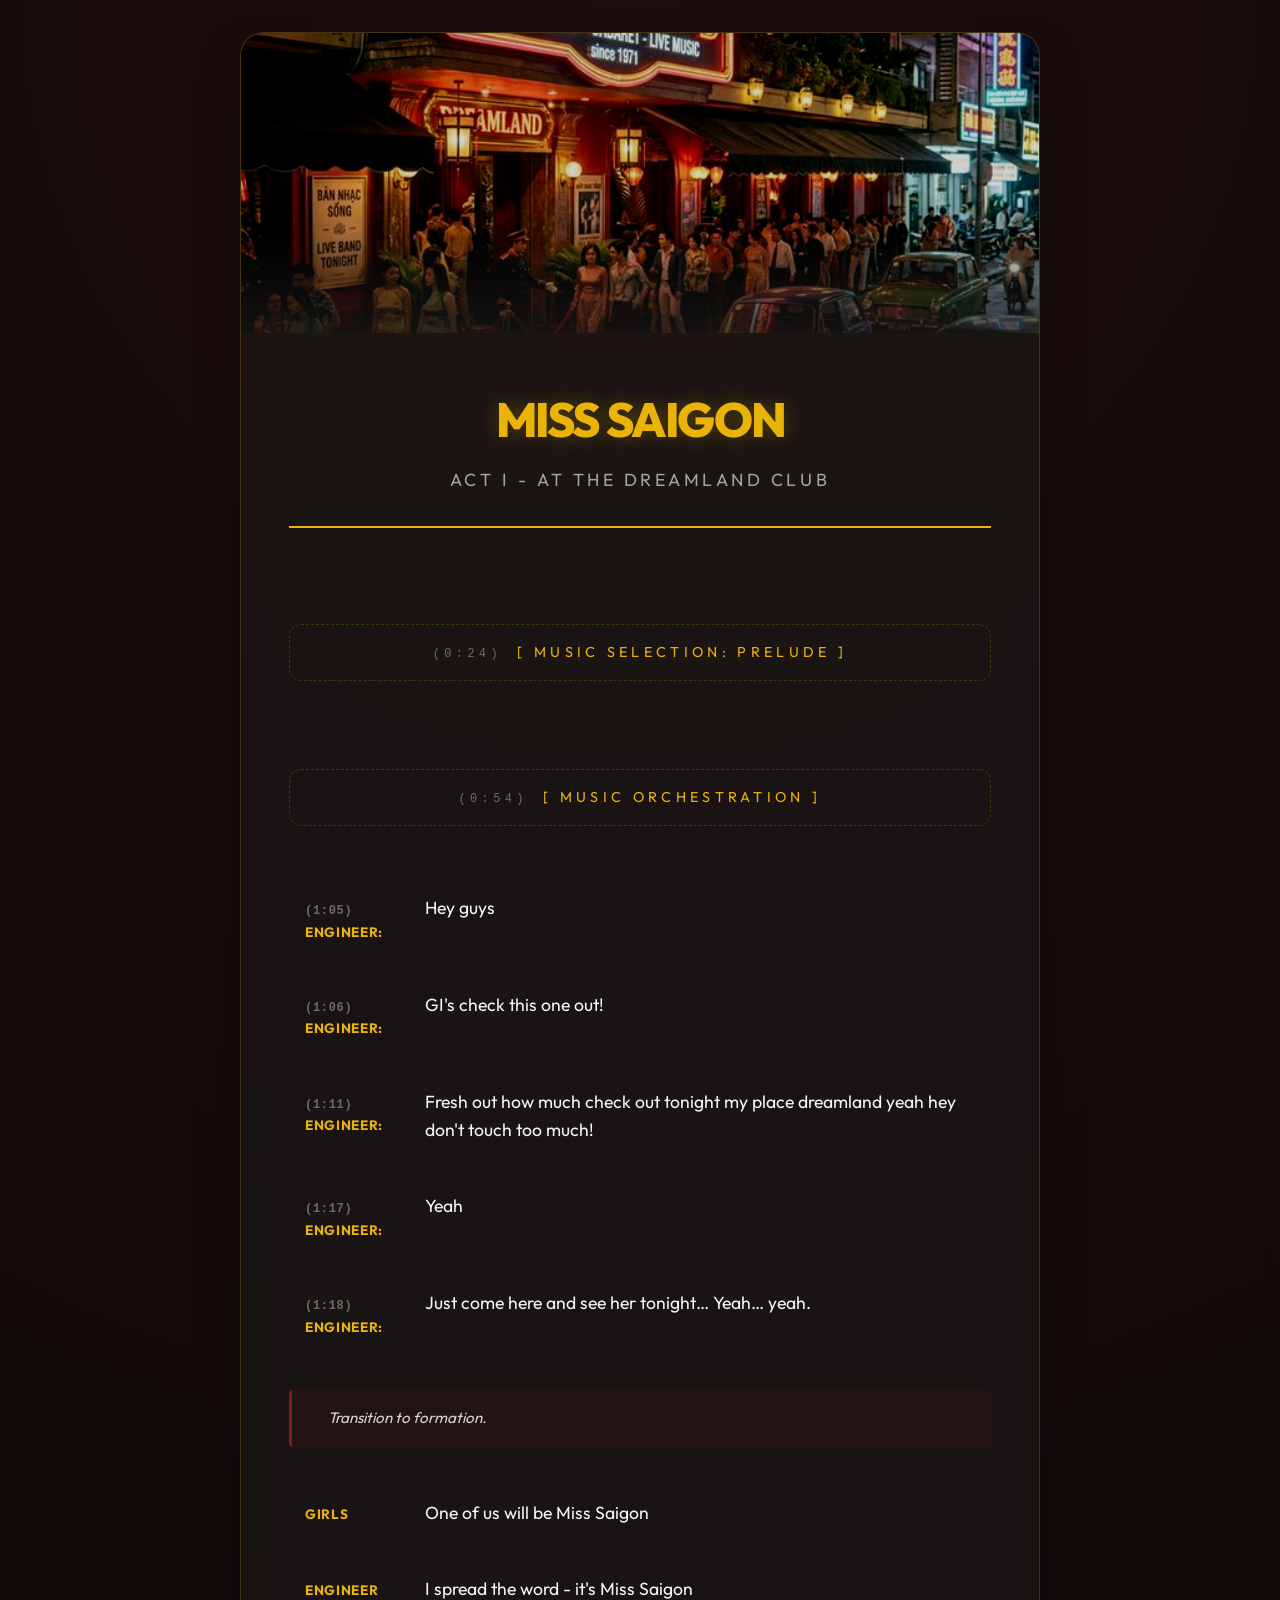
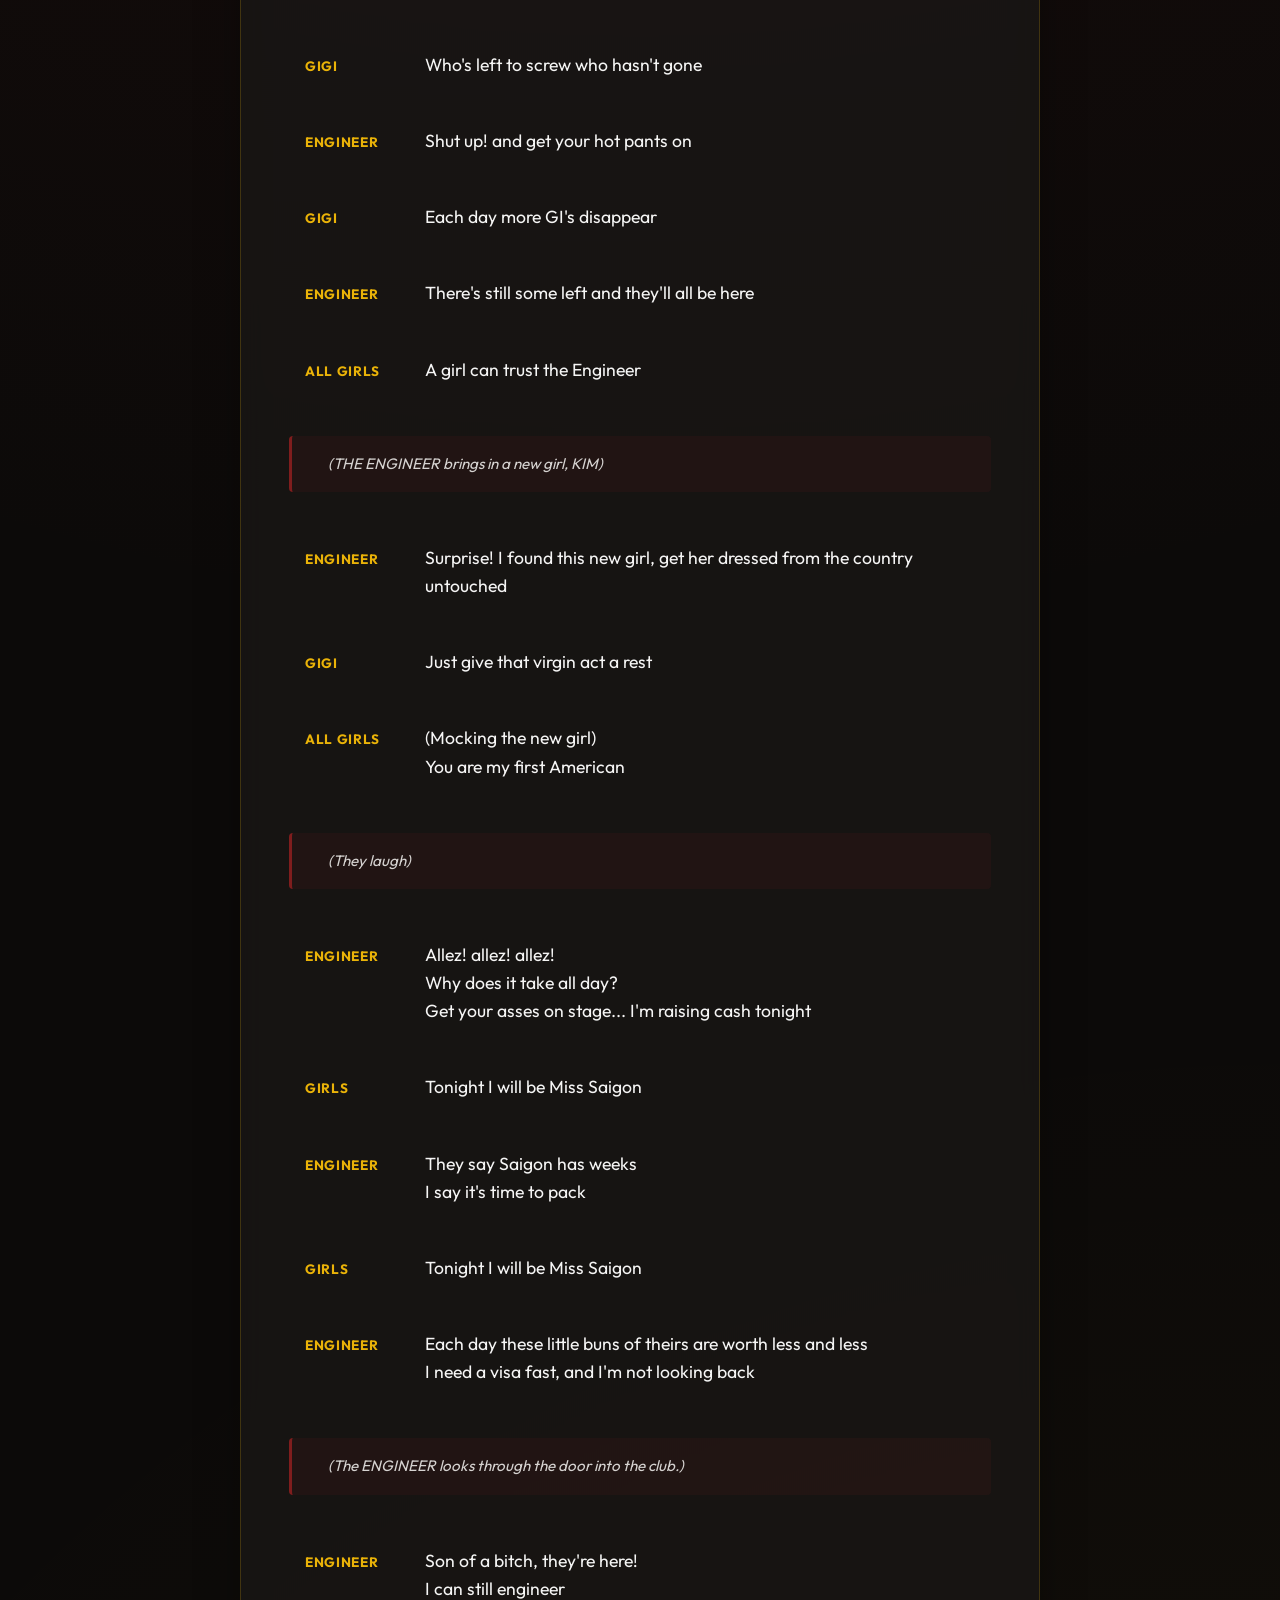
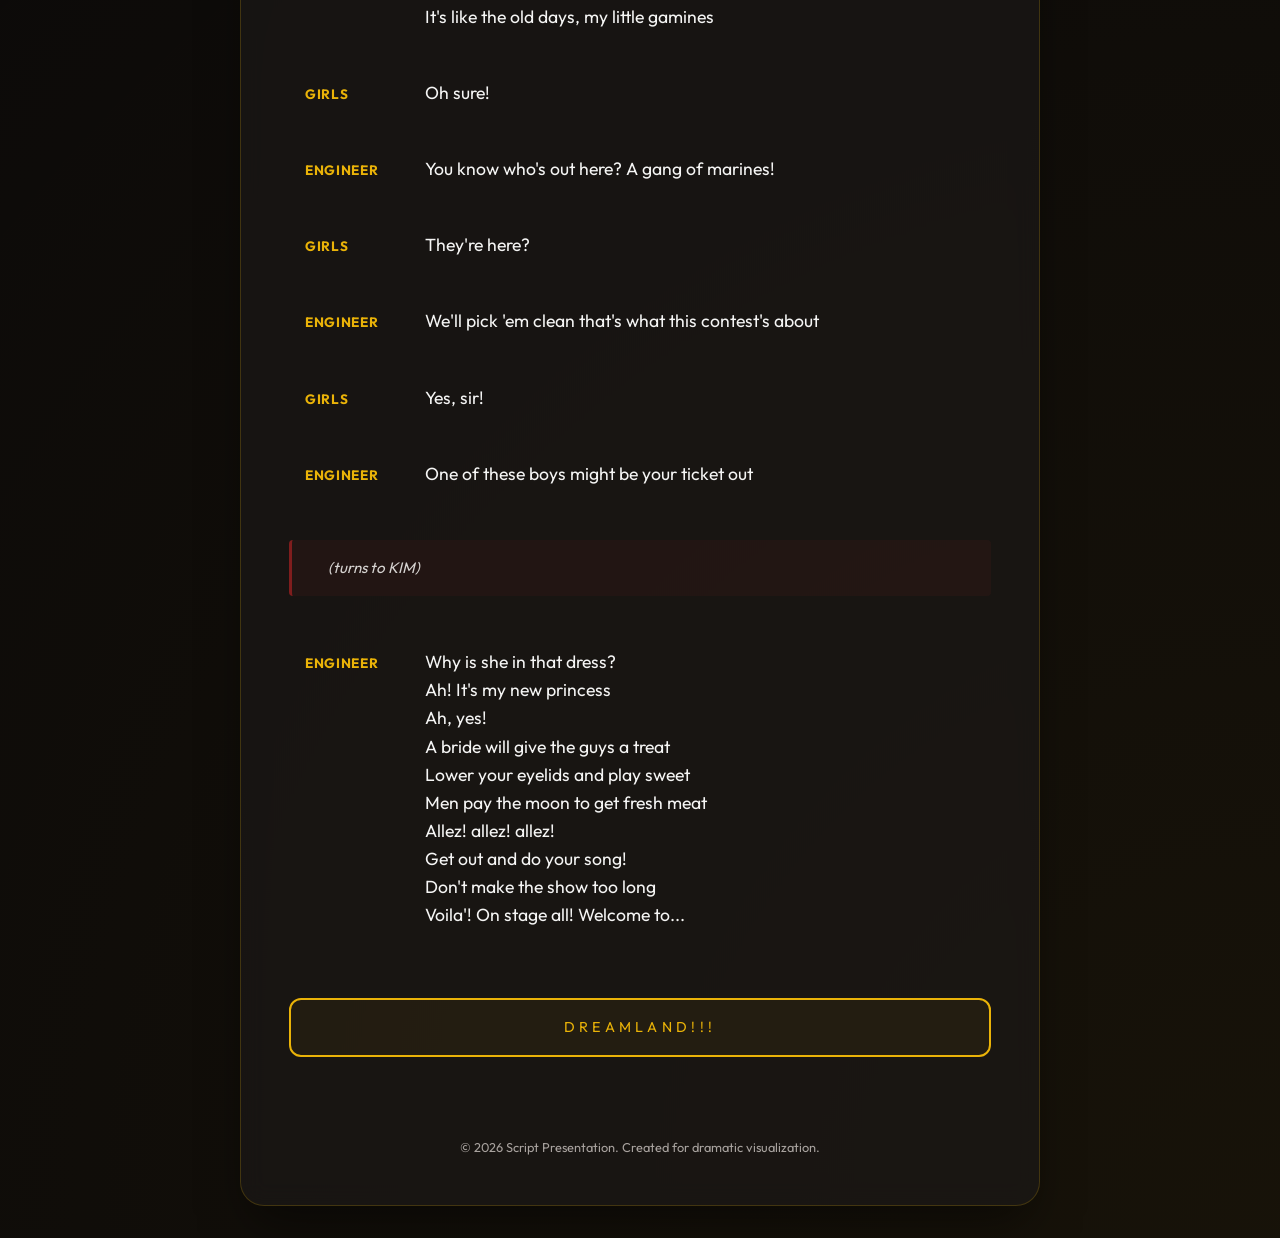
==== index.html @ f3b02315 "Rename entry point to index.html for Vercel hosting" ====
<!DOCTYPE html>
<html lang="en">
<head>
  <meta charset="UTF-8">
  <meta name="viewport" content="width=device-width, initial-scale=1.0">
  <title>Miss Saigon - Act I, Scene 1: Dreamland</title>
  <!-- SEO Best Practices -->
  <meta name="description" content="Transcript and script of Miss Saigon - Dreamland scene featuring the Engineer, Kim, and the Girls.">
  <link rel="preconnect" href="https://fonts.googleapis.com">
  <link rel="preconnect" href="https://fonts.gstatic.com" crossorigin>
  <link href="https://fonts.googleapis.com/css2?family=Outfit:wght@300;400;500;700;800&display=swap" rel="stylesheet">
  <link rel="stylesheet" href="miss-saigon.css">
</head>
<body>

  <div class="container">
    <div class="banner">
      <img src="dreamland_club_neon_1774584180993.png" alt="Dreamland Club Neon Sign" id="dreamland-banner-img">
    </div>
    <header>
      <h1 id="main-title">MISS SAIGON</h1>
      <p class="subtitle">Act I - At the Dreamland Club</p>
    </header>

    <main class="script-section">
      
      <!-- Prelude -->
      <div class="music-entry" id="music-0-24">
        <span class="timestamp">(0:24)</span> [ Music Selection: Prelude ]
      </div>

      <div class="music-entry" id="music-0-54">
        <span class="timestamp">(0:54)</span> [ Music Orchestration ]
      </div>

      <!-- Dialogue Block 1 -->
      <article class="line" id="line-1-05">
        <span class="speaker"><span class="timestamp">(1:05)</span> Engineer:</span>
        <span class="dialogue">Hey guys</span>
      </article>

      <article class="line" id="line-1-06">
        <span class="speaker"><span class="timestamp">(1:06)</span> Engineer:</span>
        <span class="dialogue">GI's check this one out!</span>
      </article>

      <article class="line" id="line-1-11">
        <span class="speaker"><span class="timestamp">(1:11)</span> Engineer:</span>
        <span class="dialogue">Fresh out how much check out tonight my place dreamland yeah hey don't touch too much!</span>
      </article>

      <article class="line" id="line-1-17">
        <span class="speaker"><span class="timestamp">(1:17)</span> Engineer:</span>
        <span class="dialogue">Yeah</span>
      </article>

      <article class="line" id="line-1-18">
        <span class="speaker"><span class="timestamp">(1:18)</span> Engineer:</span>
        <span class="dialogue">Just come here and see her tonight… Yeah… yeah.</span>
      </article>

      <!-- Stage Direction -->
      <div class="stage-direction" id="sd-transition">
        Transition to formation.
      </div>

      <!-- Scene Development -->
      <article class="line" id="line-girls-1">
        <span class="speaker">GIRLS</span>
        <span class="dialogue">One of us will be Miss Saigon</span>
      </article>

      <article class="line" id="line-engineer-1">
        <span class="speaker">ENGINEER</span>
        <span class="dialogue">I spread the word - it's Miss Saigon</span>
      </article>

      <article class="line" id="line-gigi-1">
        <span class="speaker">GIGI</span>
        <span class="dialogue">Who's left to screw who hasn't gone</span>
      </article>

      <article class="line" id="line-engineer-2">
        <span class="speaker">ENGINEER</span>
        <span class="dialogue">Shut up! and get your hot pants on</span>
      </article>

      <article class="line" id="line-gigi-2">
        <span class="speaker">GIGI</span>
        <span class="dialogue">Each day more GI's disappear</span>
      </article>

      <article class="line" id="line-engineer-3">
        <span class="speaker">ENGINEER</span>
        <span class="dialogue">There's still some left and they'll all be here</span>
      </article>

      <article class="line" id="line-allgirls-1">
        <span class="speaker">ALL GIRLS</span>
        <span class="dialogue">A girl can trust the Engineer</span>
      </article>

      <!-- Stage Direction -->
      <div class="stage-direction" id="sd-kim-intro">
        (THE ENGINEER brings in a new girl, KIM)
      </div>

      <article class="line" id="line-engineer-4">
        <span class="speaker">ENGINEER</span>
        <span class="dialogue">Surprise! I found this new girl, get her dressed from the country untouched</span>
      </article>

      <article class="line" id="line-gigi-3">
        <span class="speaker">GIGI</span>
        <span class="dialogue">Just give that virgin act a rest</span>
      </article>

      <article class="line" id="line-allgirls-2">
        <span class="speaker">ALL GIRLS</span>
        <span class="dialogue">(Mocking the new girl)<br>You are my first American</span>
      </article>

      <div class="stage-direction" id="sd-girls-laugh">
        (They laugh)
      </div>

      <article class="line" id="line-engineer-5">
        <span class="speaker">ENGINEER</span>
        <span class="dialogue">Allez! allez! allez!<br>Why does it take all day?<br>Get your asses on stage... I'm raising cash tonight</span>
      </article>

      <article class="line" id="line-girls-2">
        <span class="speaker">GIRLS</span>
        <span class="dialogue">Tonight I will be Miss Saigon</span>
      </article>

      <article class="line" id="line-engineer-6">
        <span class="speaker">ENGINEER</span>
        <span class="dialogue">They say Saigon has weeks<br>I say it's time to pack</span>
      </article>

      <article class="line" id="line-girls-3">
        <span class="speaker">GIRLS</span>
        <span class="dialogue">Tonight I will be Miss Saigon</span>
      </article>

      <article class="line" id="line-engineer-7">
        <span class="speaker">ENGINEER </span>
        <span class="dialogue">Each day these little buns of theirs are worth less and less<br>I need a visa fast, and I'm not looking back</span>
      </article>

      <div class="stage-direction" id="sd-engineer-door">
        (The ENGINEER looks through the door into the club.)
      </div>

      <article class="line" id="line-engineer-8">
        <span class="speaker">ENGINEER</span>
        <span class="dialogue">Son of a bitch, they're here!<br>I can still engineer<br>It's like the old days, my little gamines</span>
      </article>

      <article class="line" id="line-girls-4">
        <span class="speaker">GIRLS</span>
        <span class="dialogue">Oh sure!</span>
      </article>

      <article class="line" id="line-engineer-9">
        <span class="speaker">ENGINEER</span>
        <span class="dialogue">You know who's out here? A gang of marines!</span>
      </article>

      <article class="line" id="line-girls-5">
        <span class="speaker">GIRLS</span>
        <span class="dialogue">They're here?</span>
      </article>

      <article class="line" id="line-engineer-10">
        <span class="speaker">ENGINEER</span>
        <span class="dialogue">We'll pick 'em clean that's what this contest's about</span>
      </article>

      <article class="line" id="line-girls-6">
        <span class="speaker">GIRLS</span>
        <span class="dialogue">Yes, sir!</span>
      </article>

      <article class="line" id="line-engineer-11">
        <span class="speaker">ENGINEER</span>
        <span class="dialogue">One of these boys might be your ticket out</span>
      </article>

      <div class="stage-direction" id="sd-engineer-kim">
        (turns to KIM)
      </div>

      <article class="line" id="line-engineer-12">
        <span class="speaker">ENGINEER</span>
        <span class="dialogue">
          Why is she in that dress?<br>
          Ah! It's my new princess<br>
          Ah, yes!<br>
          A bride will give the guys a treat<br>
          Lower your eyelids and play sweet<br>
          Men pay the moon to get fresh meat<br>
          Allez! allez! allez!<br>
          Get out and do your song!<br>
          Don't make the show too long<br>
          Voila'! On stage all! Welcome to...
        </span>
      </article>

      <div class="music-entry" id="dreamland-banner" style="border: 2px solid var(--accent-gold); background: rgba(234, 179, 8, 0.05);">
        DREAMLAND!!!
      </div>

    </main>
    <footer style="text-align: center; margin-top: 3rem; color: var(--text-muted); font-size: 0.8rem;">
      <p>&copy; 2026 Script Presentation. Created for dramatic visualization.</p>
    </footer>
  </div>

</body>
</html>
---- miss-saigon.css ----
:root {
  --bg-color: #0c0a09;
  --panel-bg: rgba(28, 25, 23, 0.7);
  --accent-gold: #eab308;
  --accent-burgundy: #7f1d1d;
  --text-main: #f5f5f4;
  --text-muted: #a8a29e;
  --stage-dir: #d6d3d1;
  --border-color: rgba(234, 179, 8, 0.2);
  --font-family: 'Outfit', sans-serif;
}

* {
  margin: 0;
  padding: 0;
  box-sizing: border-box;
}

body {
  background-color: var(--bg-color);
  color: var(--text-main);
  font-family: var(--font-family);
  line-height: 1.6;
  background-image: 
    radial-gradient(circle at 50% 0%, rgba(127, 29, 29, 0.15) 0%, transparent 50%),
    radial-gradient(circle at 100% 100%, rgba(234, 179, 8, 0.05) 0%, transparent 40%);
  min-height: 100vh;
  padding: 2rem 1rem;
}

.container {
  max-width: 800px;
  margin: 0 auto;
  padding: 3rem;
  background: var(--panel-bg);
  backdrop-filter: blur(12px);
  -webkit-backdrop-filter: blur(12px);
  border: 1px solid var(--border-color);
  border-radius: 24px;
  box-shadow: 0 25px 50px -12px rgba(0, 0, 0, 0.5);
  overflow: hidden; /* Ensure banner doesn't spill */
}

.banner {
  margin: -3rem -3rem 3rem -3rem; /* Negative margin to pull to edges */
  height: 300px;
  overflow: hidden;
  position: relative;
}

.banner img {
  width: 100%;
  height: 100%;
  object-fit: cover;
  filter: brightness(0.8) contrast(1.1);
  transition: transform 0.8s ease;
}

.banner:hover img {
  transform: scale(1.05);
}

.banner::after {
  content: '';
  position: absolute;
  bottom: 0;
  left: 0;
  width: 100%;
  height: 100px;
  background: linear-gradient(transparent, var(--panel-bg));
}

header {
  text-align: center;
  margin-bottom: 4rem;
  border-bottom: 2px solid var(--accent-gold);
  padding-bottom: 2rem;
}

h1 {
  font-size: 3rem;
  font-weight: 800;
  letter-spacing: -0.05em;
  color: var(--accent-gold);
  text-transform: uppercase;
  margin-bottom: 0.5rem;
  text-shadow: 0 0 20px rgba(234, 179, 8, 0.3);
}

.subtitle {
  color: var(--text-muted);
  font-size: 1.1rem;
  letter-spacing: 0.2em;
  text-transform: uppercase;
}

.script-section {
  display: flex;
  flex-direction: column;
  gap: 1.5rem;
}

.line {
  display: grid;
  grid-template-columns: 120px 1fr;
  align-items: baseline;
  padding: 0.75rem 1rem;
  border-radius: 8px;
  transition: all 0.3s ease;
}

.line:hover {
  background: rgba(255, 255, 255, 0.03);
  transform: translateX(4px);
}

.speaker {
  font-weight: 700;
  color: var(--accent-gold);
  text-transform: uppercase;
  font-size: 0.85rem;
  letter-spacing: 0.05em;
}

.dialogue {
  font-size: 1.1rem;
}

.timestamp {
  font-family: 'Courier New', Courier, monospace;
  font-size: 0.75rem;
  color: var(--text-muted);
  opacity: 0.6;
  margin-right: 0.5rem;
}

.stage-direction {
  grid-column: 1 / -1;
  font-style: italic;
  color: var(--stage-dir);
  background: rgba(127, 29, 29, 0.1);
  padding: 1rem 1.5rem;
  border-left: 3px solid var(--accent-burgundy);
  border-radius: 4px;
  margin: 1rem 0;
  font-size: 0.95rem;
  display: flex;
  align-items: center;
  gap: 0.75rem;
}

.stage-direction::before {
  content: ''; /* Removed symbol */
  color: var(--accent-gold);
}

.music-entry {
  grid-column: 1 / -1;
  text-align: center;
  color: var(--accent-gold);
  font-size: 0.9rem;
  text-transform: uppercase;
  letter-spacing: 0.3em;
  margin: 2rem 0;
  padding: 1rem;
  border: 1px dashed var(--border-color);
  border-radius: 12px;
}

.engineer-note {
  color: var(--accent-gold);
}

/* Scrollbar styles */
::-webkit-scrollbar {
  width: 8px;
}
::-webkit-scrollbar-track {
  background: var(--bg-color);
}
::-webkit-scrollbar-thumb {
  background: var(--accent-gold);
  border-radius: 10px;
}
::-webkit-scrollbar-thumb:hover {
  background: #ca8a04;
}

@media (max-width: 640px) {
  .container {
    padding: 1.5rem;
  }
  .banner {
    margin: -1.5rem -1.5rem 2rem -1.5rem; /* Match mobile padding */
    height: 180px; /* Reduce height for mobile screens */
  }
  .line {
    grid-template-columns: 1fr;
    gap: 0.25rem;
    padding: 0.5rem;
  }
  .speaker {
    font-size: 0.75rem;
  }
  .dialogue {
    font-size: 1rem;
  }
  h1 {
    font-size: 2rem;
  }
  .music-entry {
    font-size: 0.8rem;
    letter-spacing: 0.1em;
    padding: 0.75rem;
  }
}
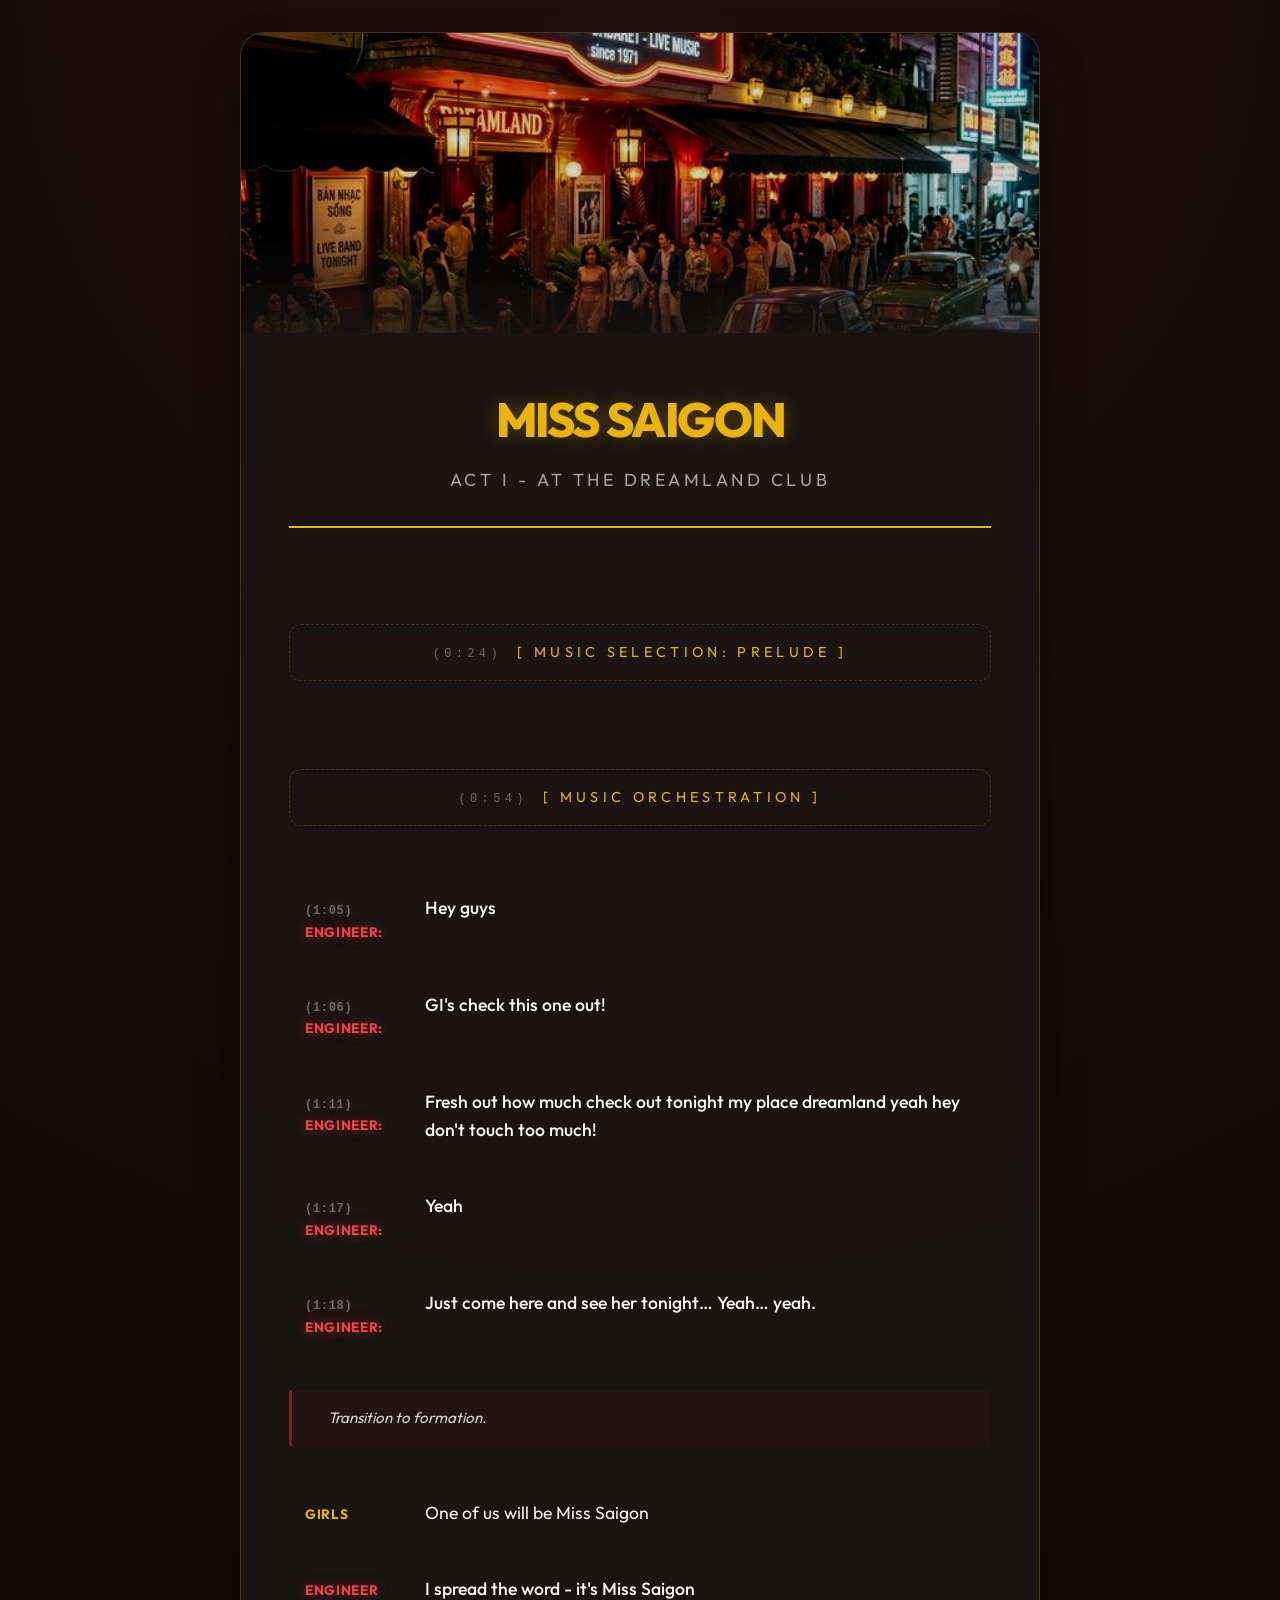
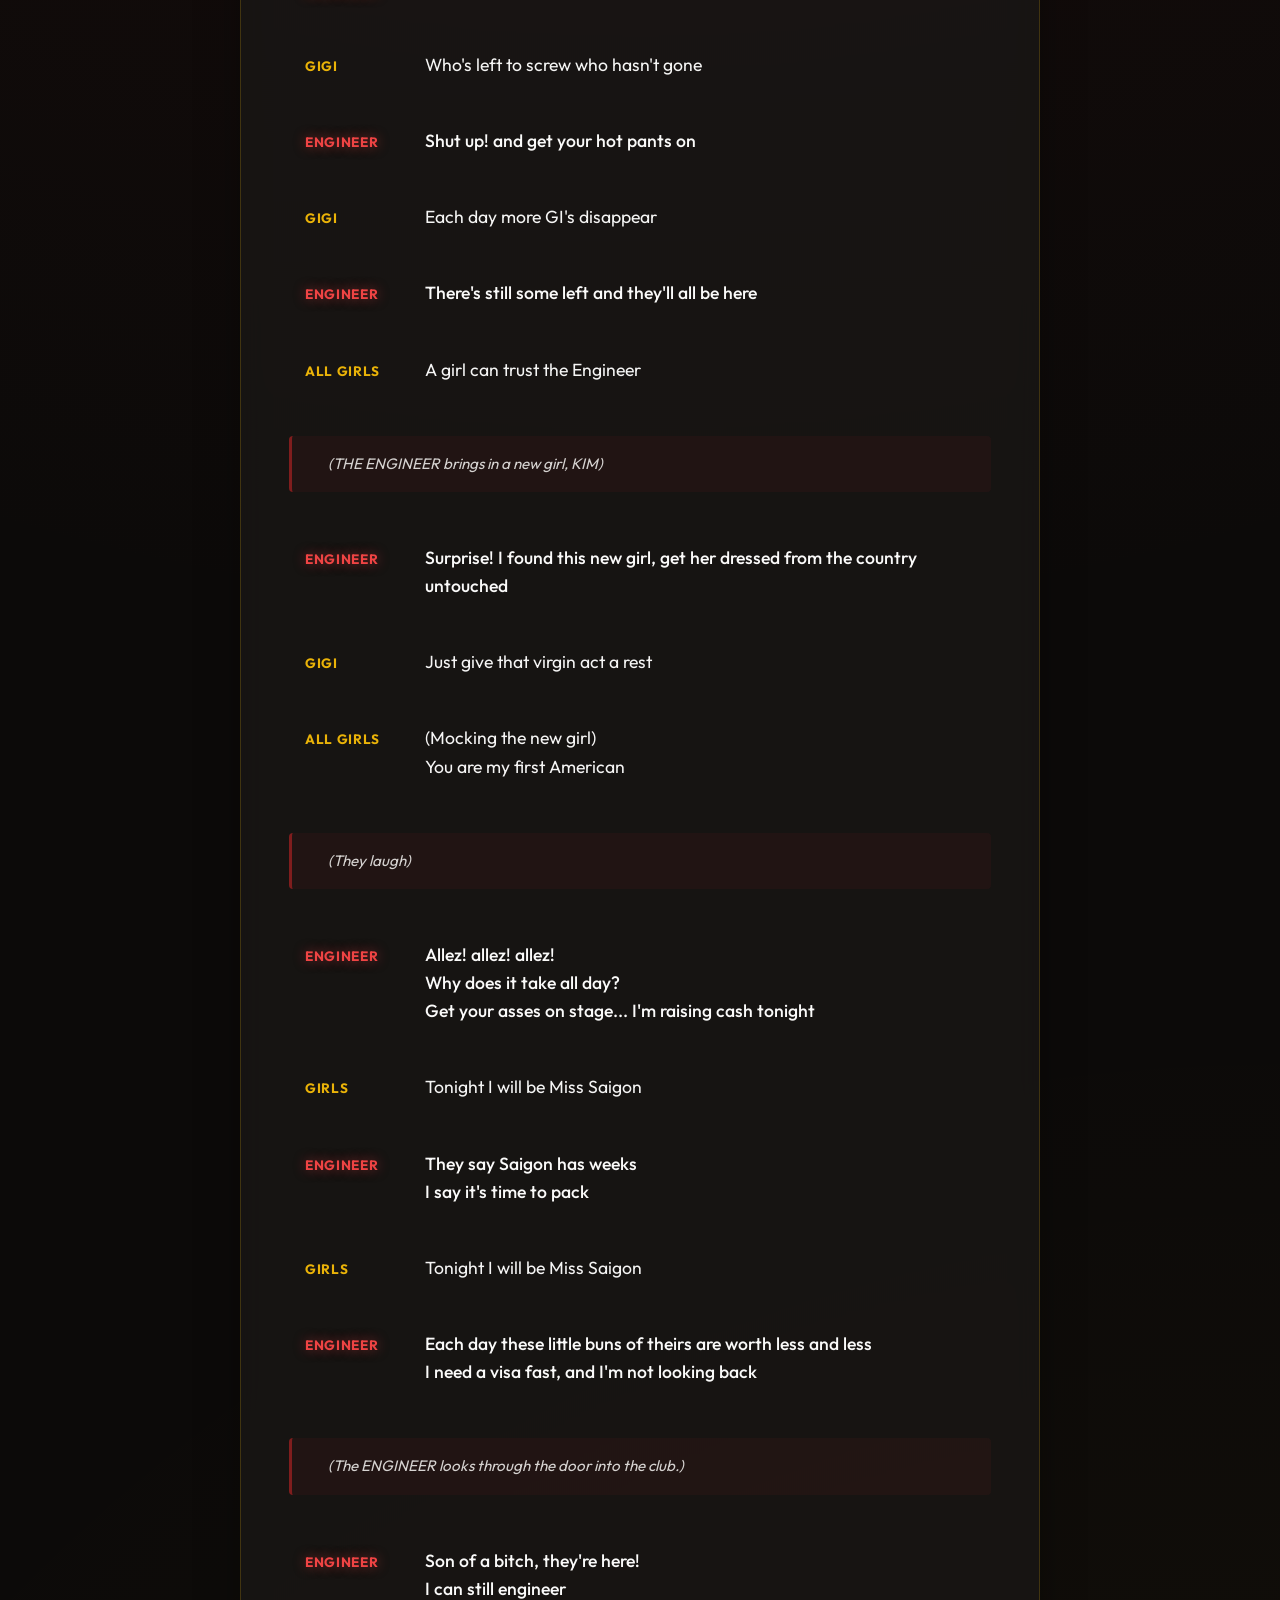
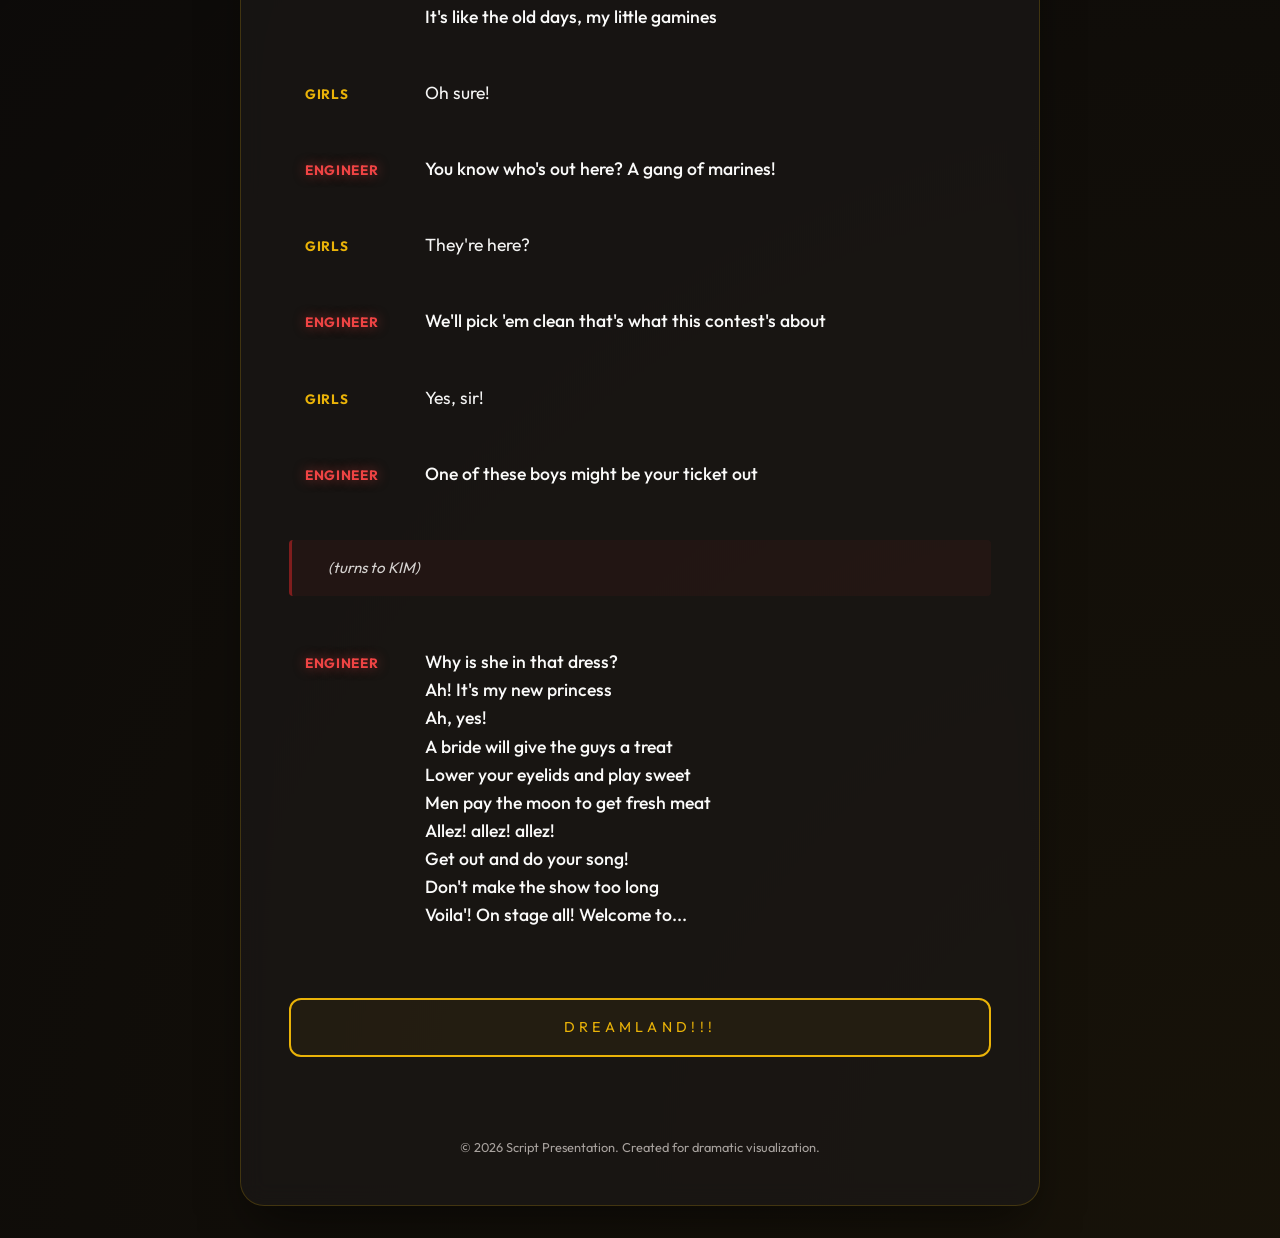
==== commit 972373e4: "Implement background audio feature and controller (Media is ignored due to size for hosting)" ====
--- a/index.html
+++ b/index.html
@@ -13,6 +13,20 @@
 </head>
 <body>
 
+  <!-- Background Audio (Autoplay-compliant setup) -->
+  <audio id="bg-music" loop preload="auto">
+    <source src="misssaigon.mp4" type="audio/mp4">
+    <!-- If misssaigon.mp3 is available later, the user can replace this source -->
+  </audio>
+
+  <!-- Audio Controller Floating UI -->
+  <div id="audio-pill" class="audio-pill hidden">
+    <button id="audio-toggle" title="Toggle Music">
+      <span class="music-icon">🎵</span>
+      <span class="pill-text">Dreamland Music</span>
+    </button>
+  </div>
+
   <div class="container">
     <div class="banner">
       <img src="dreamland_club_neon_1774584180993.png" alt="Dreamland Club Neon Sign" id="dreamland-banner-img">
@@ -34,27 +48,27 @@
       </div>
 
       <!-- Dialogue Block 1 -->
-      <article class="line" id="line-1-05">
+      <article class="line engineer" id="line-1-05">
         <span class="speaker"><span class="timestamp">(1:05)</span> Engineer:</span>
         <span class="dialogue">Hey guys</span>
       </article>
 
-      <article class="line" id="line-1-06">
+      <article class="line engineer" id="line-1-06">
         <span class="speaker"><span class="timestamp">(1:06)</span> Engineer:</span>
         <span class="dialogue">GI's check this one out!</span>
       </article>
 
-      <article class="line" id="line-1-11">
+      <article class="line engineer" id="line-1-11">
         <span class="speaker"><span class="timestamp">(1:11)</span> Engineer:</span>
         <span class="dialogue">Fresh out how much check out tonight my place dreamland yeah hey don't touch too much!</span>
       </article>
 
-      <article class="line" id="line-1-17">
+      <article class="line engineer" id="line-1-17">
         <span class="speaker"><span class="timestamp">(1:17)</span> Engineer:</span>
         <span class="dialogue">Yeah</span>
       </article>
 
-      <article class="line" id="line-1-18">
+      <article class="line engineer" id="line-1-18">
         <span class="speaker"><span class="timestamp">(1:18)</span> Engineer:</span>
         <span class="dialogue">Just come here and see her tonight… Yeah… yeah.</span>
       </article>
@@ -70,7 +84,7 @@
         <span class="dialogue">One of us will be Miss Saigon</span>
       </article>
 
-      <article class="line" id="line-engineer-1">
+      <article class="line engineer" id="line-engineer-1">
         <span class="speaker">ENGINEER</span>
         <span class="dialogue">I spread the word - it's Miss Saigon</span>
       </article>
@@ -80,7 +94,7 @@
         <span class="dialogue">Who's left to screw who hasn't gone</span>
       </article>
 
-      <article class="line" id="line-engineer-2">
+      <article class="line engineer" id="line-engineer-2">
         <span class="speaker">ENGINEER</span>
         <span class="dialogue">Shut up! and get your hot pants on</span>
       </article>
@@ -90,7 +104,7 @@
         <span class="dialogue">Each day more GI's disappear</span>
       </article>
 
-      <article class="line" id="line-engineer-3">
+      <article class="line engineer" id="line-engineer-3">
         <span class="speaker">ENGINEER</span>
         <span class="dialogue">There's still some left and they'll all be here</span>
       </article>
@@ -105,7 +119,7 @@
         (THE ENGINEER brings in a new girl, KIM)
       </div>
 
-      <article class="line" id="line-engineer-4">
+      <article class="line engineer" id="line-engineer-4">
         <span class="speaker">ENGINEER</span>
         <span class="dialogue">Surprise! I found this new girl, get her dressed from the country untouched</span>
       </article>
@@ -124,7 +138,7 @@
         (They laugh)
       </div>
 
-      <article class="line" id="line-engineer-5">
+      <article class="line engineer" id="line-engineer-5">
         <span class="speaker">ENGINEER</span>
         <span class="dialogue">Allez! allez! allez!<br>Why does it take all day?<br>Get your asses on stage... I'm raising cash tonight</span>
       </article>
@@ -134,7 +148,7 @@
         <span class="dialogue">Tonight I will be Miss Saigon</span>
       </article>
 
-      <article class="line" id="line-engineer-6">
+      <article class="line engineer" id="line-engineer-6">
         <span class="speaker">ENGINEER</span>
         <span class="dialogue">They say Saigon has weeks<br>I say it's time to pack</span>
       </article>
@@ -144,7 +158,7 @@
         <span class="dialogue">Tonight I will be Miss Saigon</span>
       </article>
 
-      <article class="line" id="line-engineer-7">
+      <article class="line engineer" id="line-engineer-7">
         <span class="speaker">ENGINEER </span>
         <span class="dialogue">Each day these little buns of theirs are worth less and less<br>I need a visa fast, and I'm not looking back</span>
       </article>
@@ -153,7 +167,7 @@
         (The ENGINEER looks through the door into the club.)
       </div>
 
-      <article class="line" id="line-engineer-8">
+      <article class="line engineer" id="line-engineer-8">
         <span class="speaker">ENGINEER</span>
         <span class="dialogue">Son of a bitch, they're here!<br>I can still engineer<br>It's like the old days, my little gamines</span>
       </article>
@@ -163,7 +177,7 @@
         <span class="dialogue">Oh sure!</span>
       </article>
 
-      <article class="line" id="line-engineer-9">
+      <article class="line engineer" id="line-engineer-9">
         <span class="speaker">ENGINEER</span>
         <span class="dialogue">You know who's out here? A gang of marines!</span>
       </article>
@@ -173,7 +187,7 @@
         <span class="dialogue">They're here?</span>
       </article>
 
-      <article class="line" id="line-engineer-10">
+      <article class="line engineer" id="line-engineer-10">
         <span class="speaker">ENGINEER</span>
         <span class="dialogue">We'll pick 'em clean that's what this contest's about</span>
       </article>
@@ -183,7 +197,7 @@
         <span class="dialogue">Yes, sir!</span>
       </article>
 
-      <article class="line" id="line-engineer-11">
+      <article class="line engineer" id="line-engineer-11">
         <span class="speaker">ENGINEER</span>
         <span class="dialogue">One of these boys might be your ticket out</span>
       </article>
@@ -192,7 +206,7 @@
         (turns to KIM)
       </div>
 
-      <article class="line" id="line-engineer-12">
+      <article class="line engineer" id="line-engineer-12">
         <span class="speaker">ENGINEER</span>
         <span class="dialogue">
           Why is she in that dress?<br>
@@ -218,5 +232,30 @@
     </footer>
   </div>
 
+  <script>
+    const audio = document.getElementById('bg-music');
+    const pill = document.getElementById('audio-pill');
+    const btn = document.getElementById('audio-toggle');
+    let hasPlayed = false;
+
+    window.addEventListener('click', () => {
+      if (!hasPlayed) {
+        audio.play().catch(e => console.log(e));
+        pill.classList.remove('hidden');
+        hasPlayed = true;
+      }
+    }, { once: true });
+
+    btn.addEventListener('click', (e) => {
+      e.stopPropagation();
+      if (audio.paused) {
+        audio.play();
+        pill.classList.remove('paused');
+      } else {
+        audio.pause();
+        pill.classList.add('paused');
+      }
+    });
+  </script>
 </body>
 </html>
--- a/miss-saigon.css
+++ b/miss-saigon.css
@@ -124,6 +124,22 @@
 
 .dialogue {
   font-size: 1.1rem;
+}
+
+/* Engineer Specific Emphasis */
+.line.engineer .speaker {
+  color: #ef4444; /* Vibrant Red */
+  text-shadow: 0 0 12px rgba(239, 68, 68, 0.5);
+}
+
+.line.engineer .dialogue {
+  color: #fafaf9;
+  font-weight: 500;
+}
+
+.line.engineer:hover {
+  background: rgba(239, 68, 68, 0.05);
+  border-right: 2px solid rgba(239, 68, 68, 0.3);
 }
 
 .timestamp {
@@ -186,6 +202,63 @@
   background: #ca8a04;
 }
 
+/* Floating Audio Pill */
+.audio-pill {
+  position: fixed;
+  bottom: 2rem;
+  right: 2rem;
+  z-index: 1000;
+  background: rgba(12, 10, 9, 0.8);
+  backdrop-filter: blur(8px);
+  border: 1px solid var(--accent-gold);
+  border-radius: 50px;
+  padding: 0.5rem 1.25rem;
+  box-shadow: 0 10px 30px rgba(0, 0, 0, 0.5);
+  transition: all 0.3s ease;
+  animation: slideInUp 0.8s ease-out;
+}
+
+.audio-pill.hidden {
+  opacity: 0;
+  pointer-events: none;
+  transform: translateY(20px);
+}
+
+.audio-pill button {
+  background: none;
+  border: none;
+  color: var(--accent-gold);
+  cursor: pointer;
+  display: flex;
+  align-items: center;
+  gap: 0.75rem;
+  font-family: inherit;
+  font-weight: 600;
+  font-size: 0.85rem;
+  text-transform: uppercase;
+  letter-spacing: 0.05em;
+}
+
+.music-icon {
+  font-size: 1.2rem;
+  animation: pulse 2s infinite ease-in-out;
+}
+
+.audio-pill.paused .music-icon {
+  animation: none;
+  opacity: 0.5;
+}
+
+@keyframes slideInUp {
+  from { transform: translateY(50px); opacity: 0; }
+  to { transform: translateY(0); opacity: 1; }
+}
+
+@keyframes pulse {
+  0%, 100% { transform: scale(1); opacity: 1; }
+  50% { transform: scale(1.1); opacity: 0.8; }
+}
+
 @media (max-width: 640px) {
   .container {
     padding: 1.5rem;
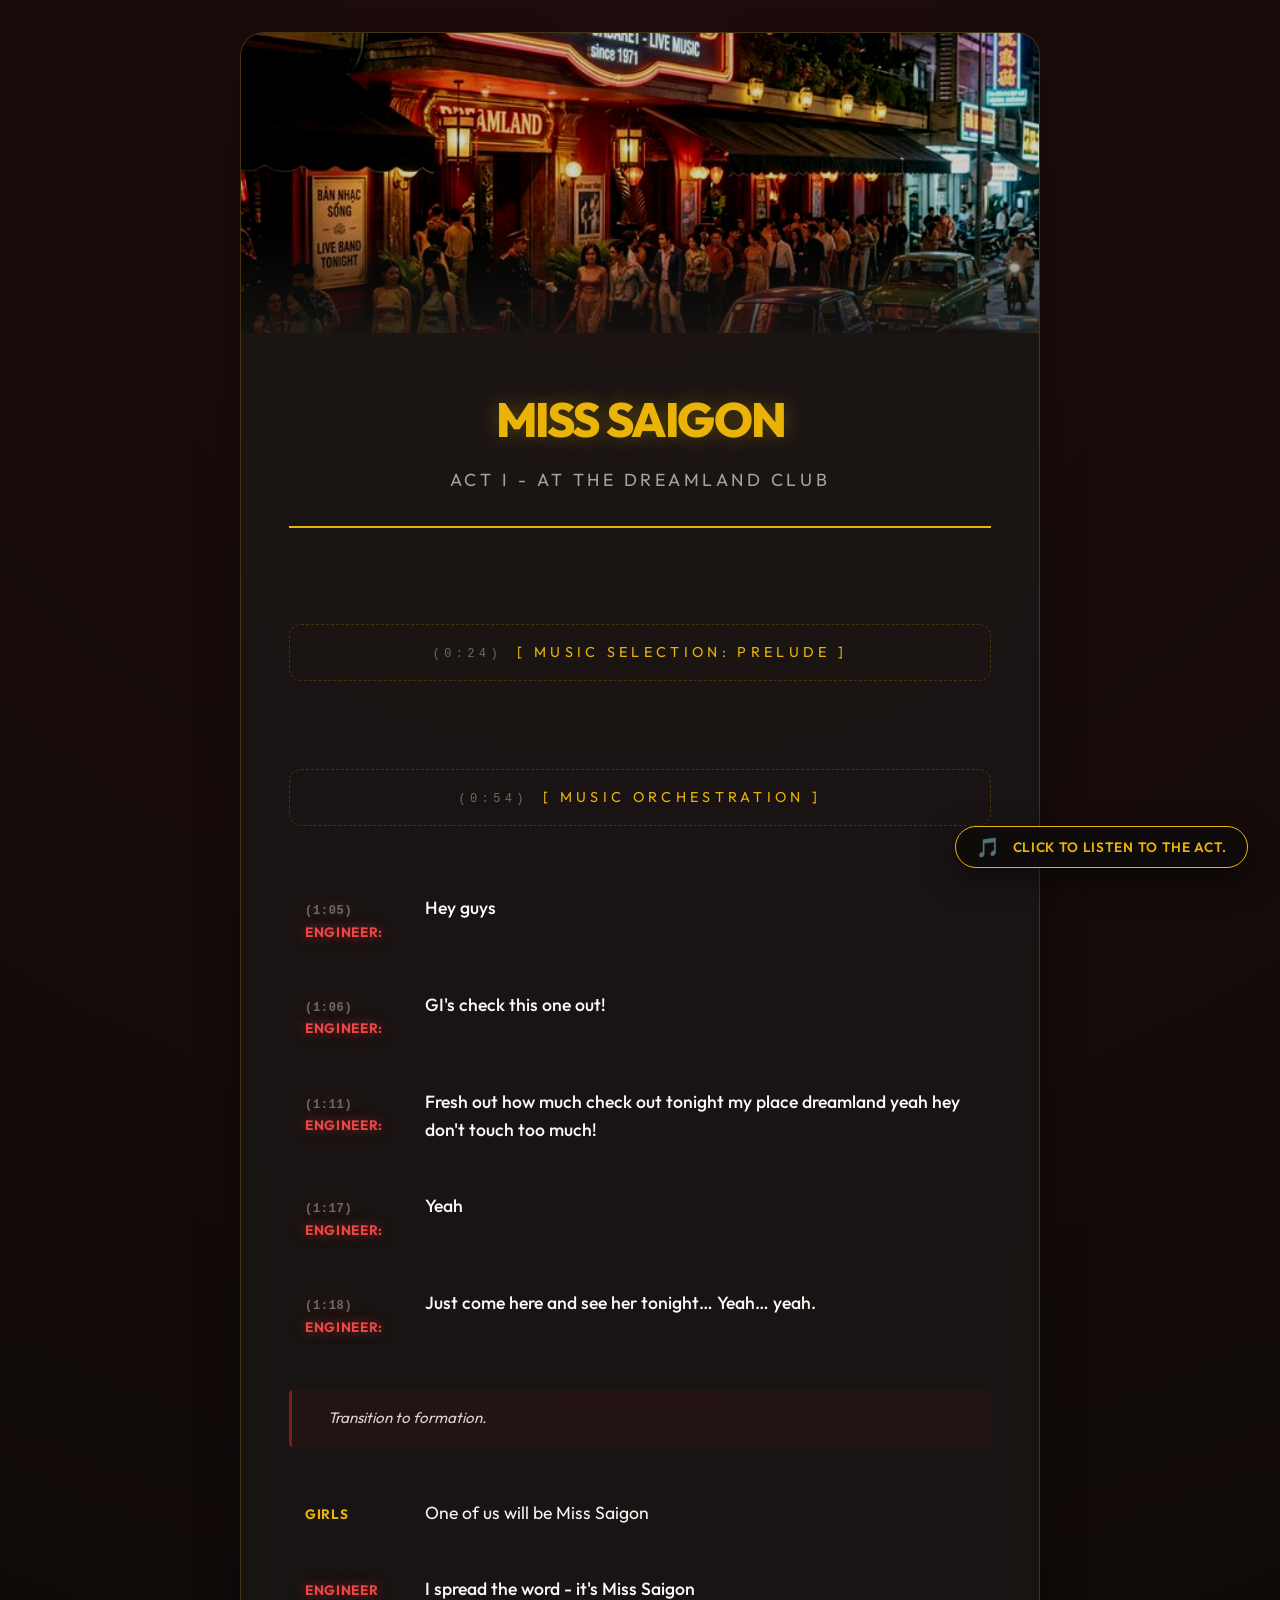
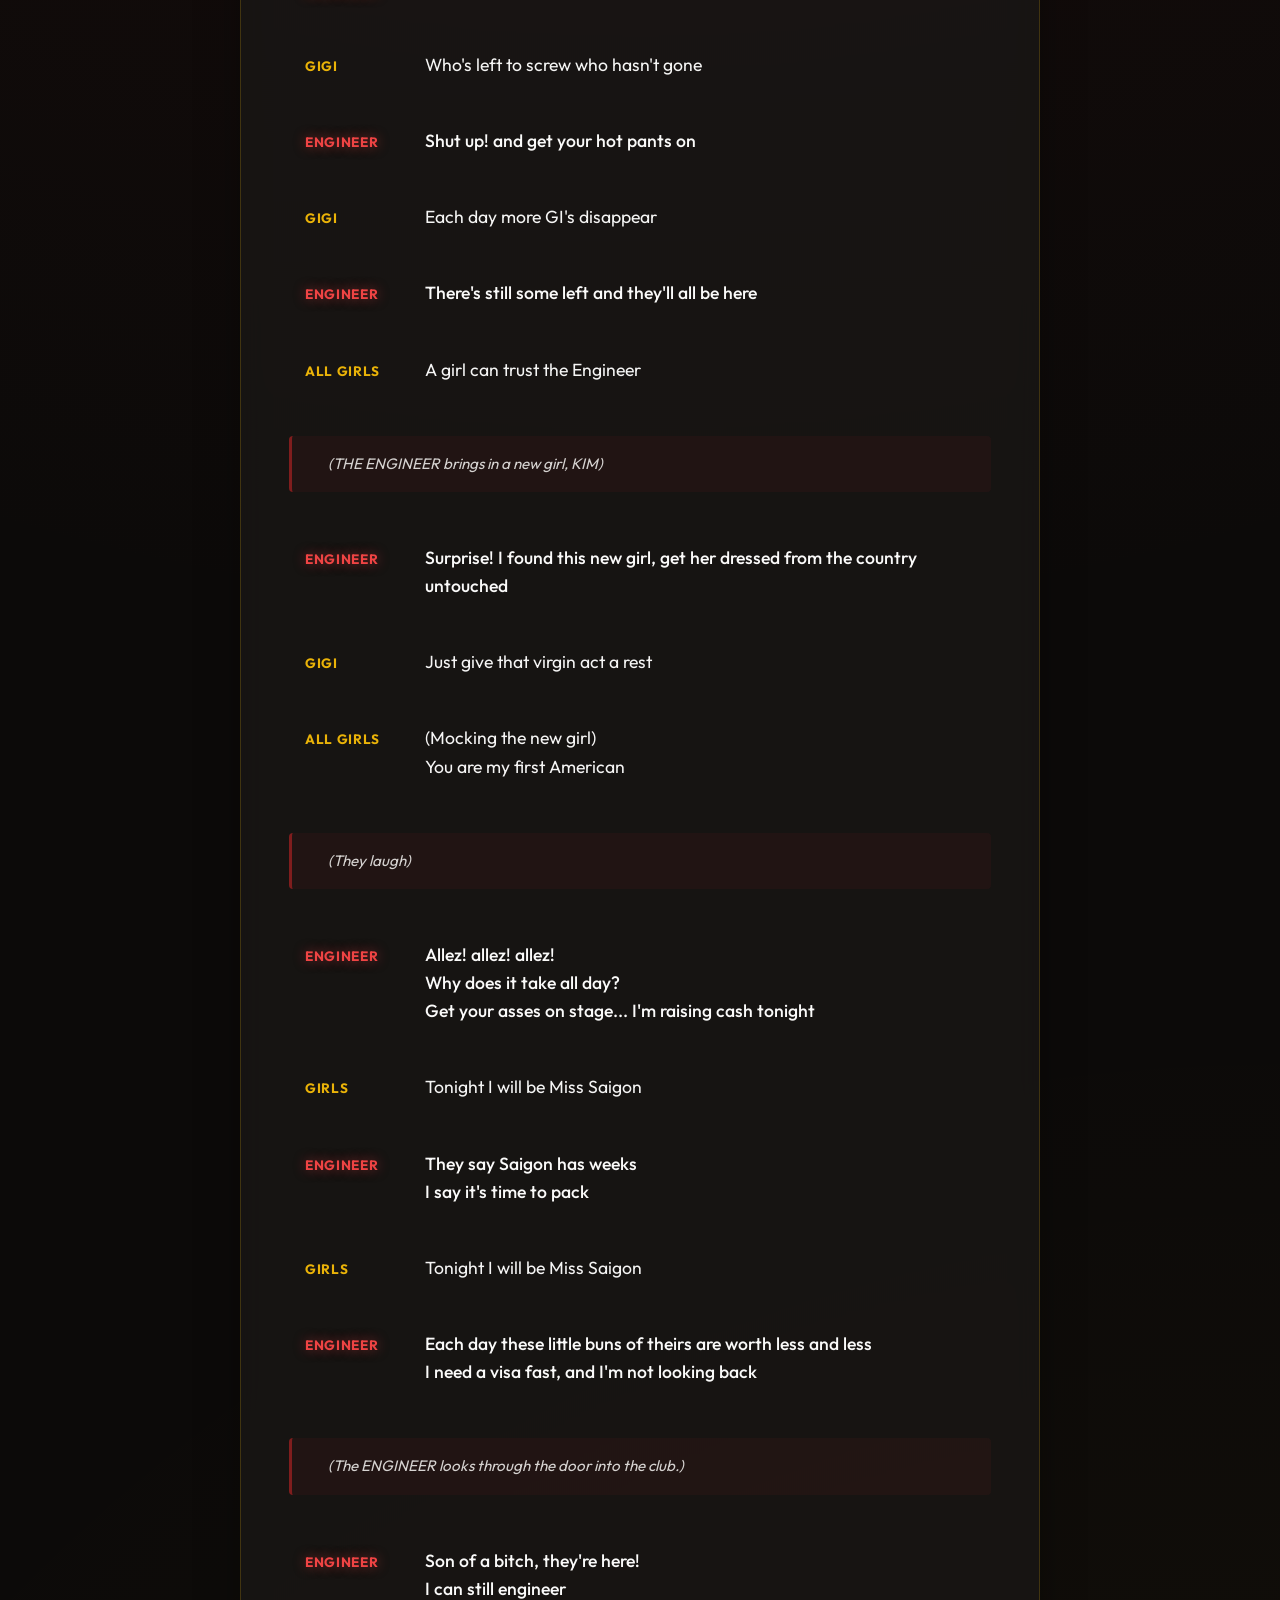
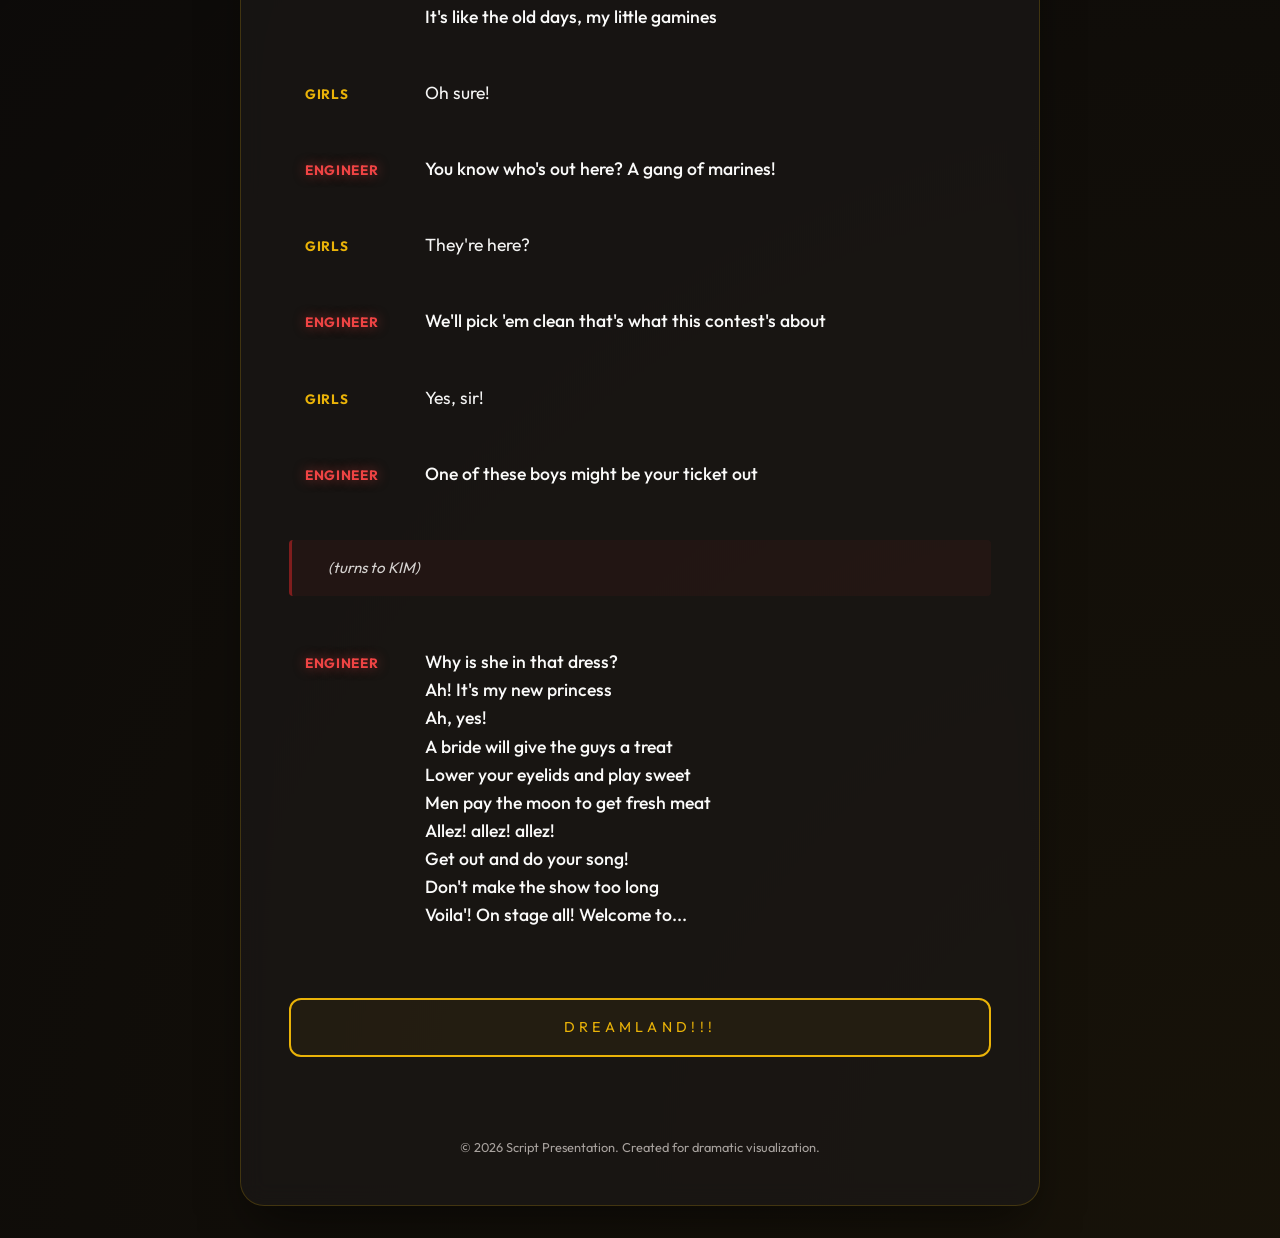
==== commit 426cfbba: "fixed the behavior of the btn" ====
--- a/index.html
+++ b/index.html
@@ -15,15 +15,15 @@
 
   <!-- Background Audio (Autoplay-compliant setup) -->
   <audio id="bg-music" loop preload="auto">
-    <source src="misssaigon.mp4" type="audio/mp4">
+    <source src="misssaigon.mp3" type="audio/mp4">
     <!-- If misssaigon.mp3 is available later, the user can replace this source -->
   </audio>
 
   <!-- Audio Controller Floating UI -->
-  <div id="audio-pill" class="audio-pill hidden">
+  <div id="audio-pill" class="audio-pill">
     <button id="audio-toggle" title="Toggle Music">
       <span class="music-icon">🎵</span>
-      <span class="pill-text">Dreamland Music</span>
+      <span class="pill-text">Click to listen to the act.</span>
     </button>
   </div>
 
@@ -236,23 +236,30 @@
     const audio = document.getElementById('bg-music');
     const pill = document.getElementById('audio-pill');
     const btn = document.getElementById('audio-toggle');
+    const pillText = document.querySelector('.pill-text');
     let hasPlayed = false;
 
-    window.addEventListener('click', () => {
+    const startShow = () => {
       if (!hasPlayed) {
         audio.play().catch(e => console.log(e));
-        pill.classList.remove('hidden');
+        pillText.textContent = "Dreamland Orchestration";
         hasPlayed = true;
       }
-    }, { once: true });
+    };
+
+    window.addEventListener('click', startShow, { once: true });
 
     btn.addEventListener('click', (e) => {
       e.stopPropagation();
+      startShow(); // Ensure it starts on the first button click if not already playing
+      
       if (audio.paused) {
         audio.play();
+        pillText.textContent = "Dreamland Orchestration";
         pill.classList.remove('paused');
       } else {
         audio.pause();
+        pillText.textContent = "Click to listen to the act.";
         pill.classList.add('paused');
       }
     });
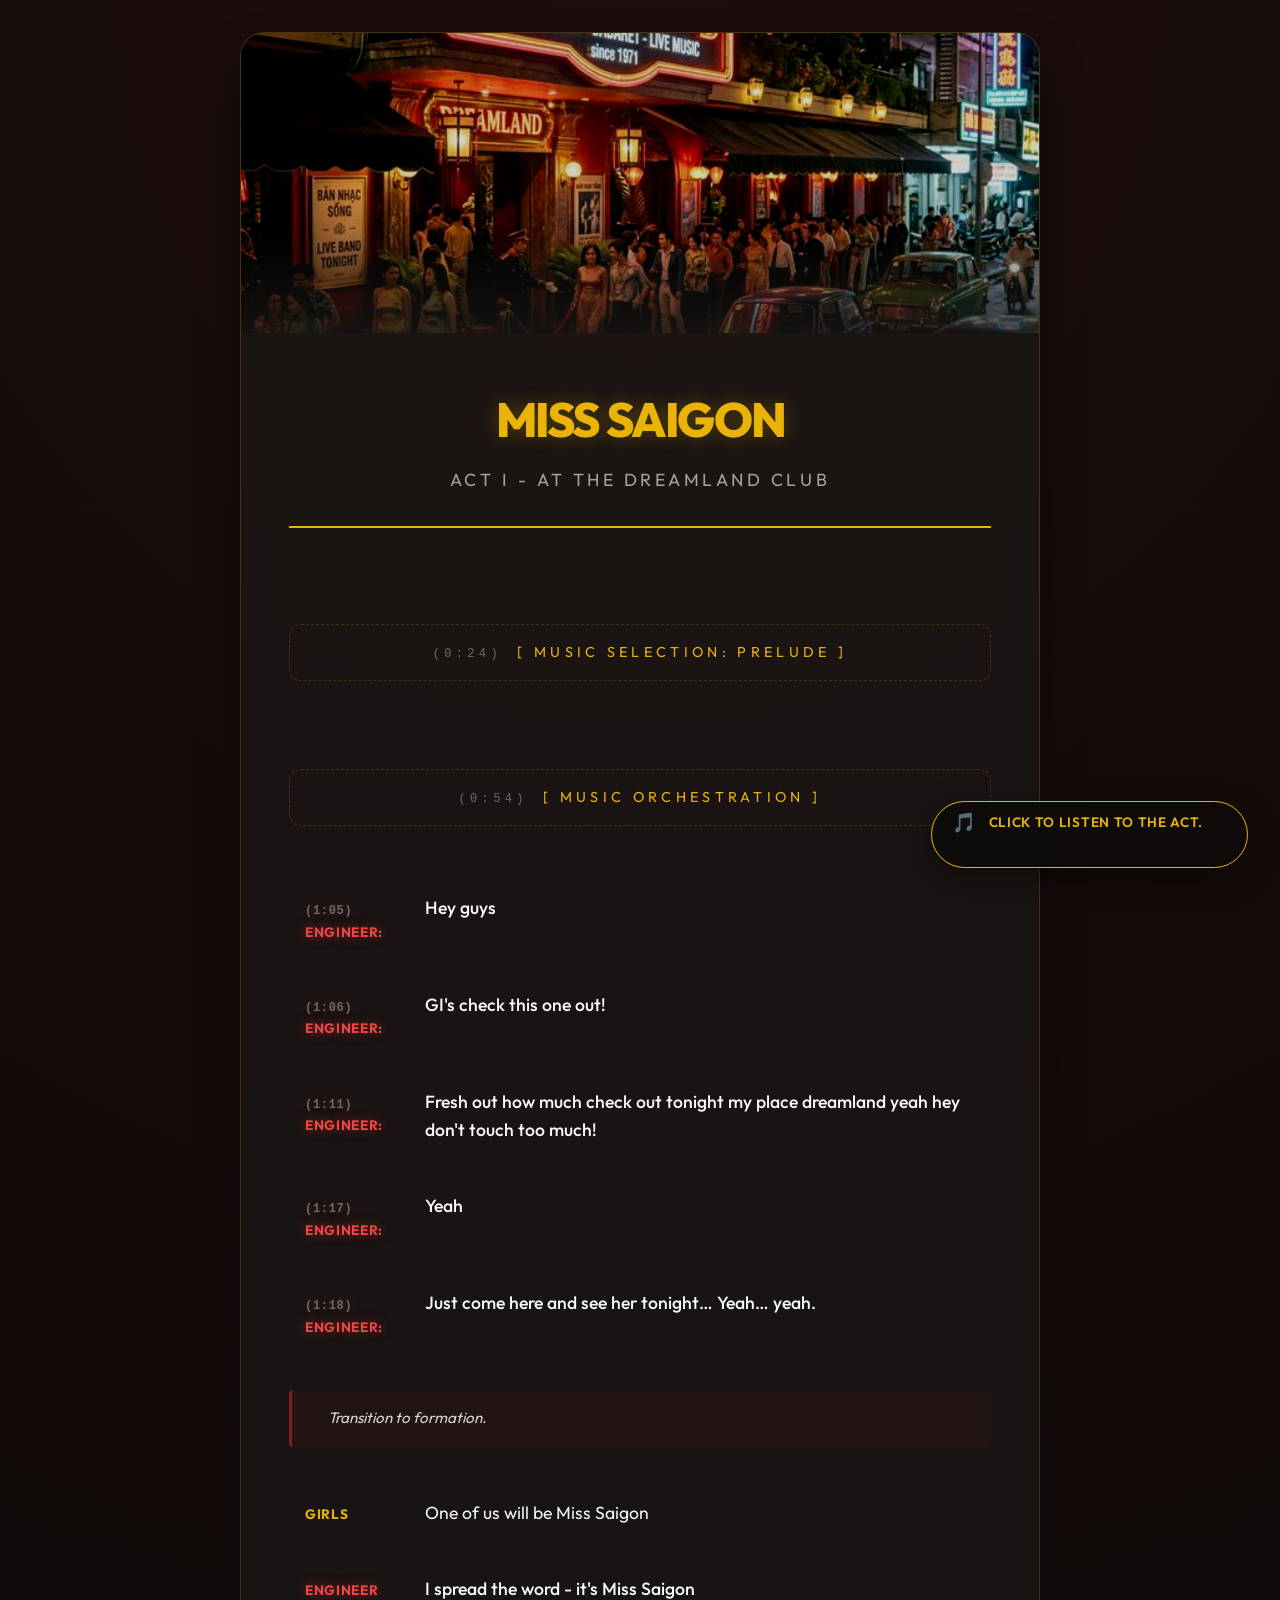
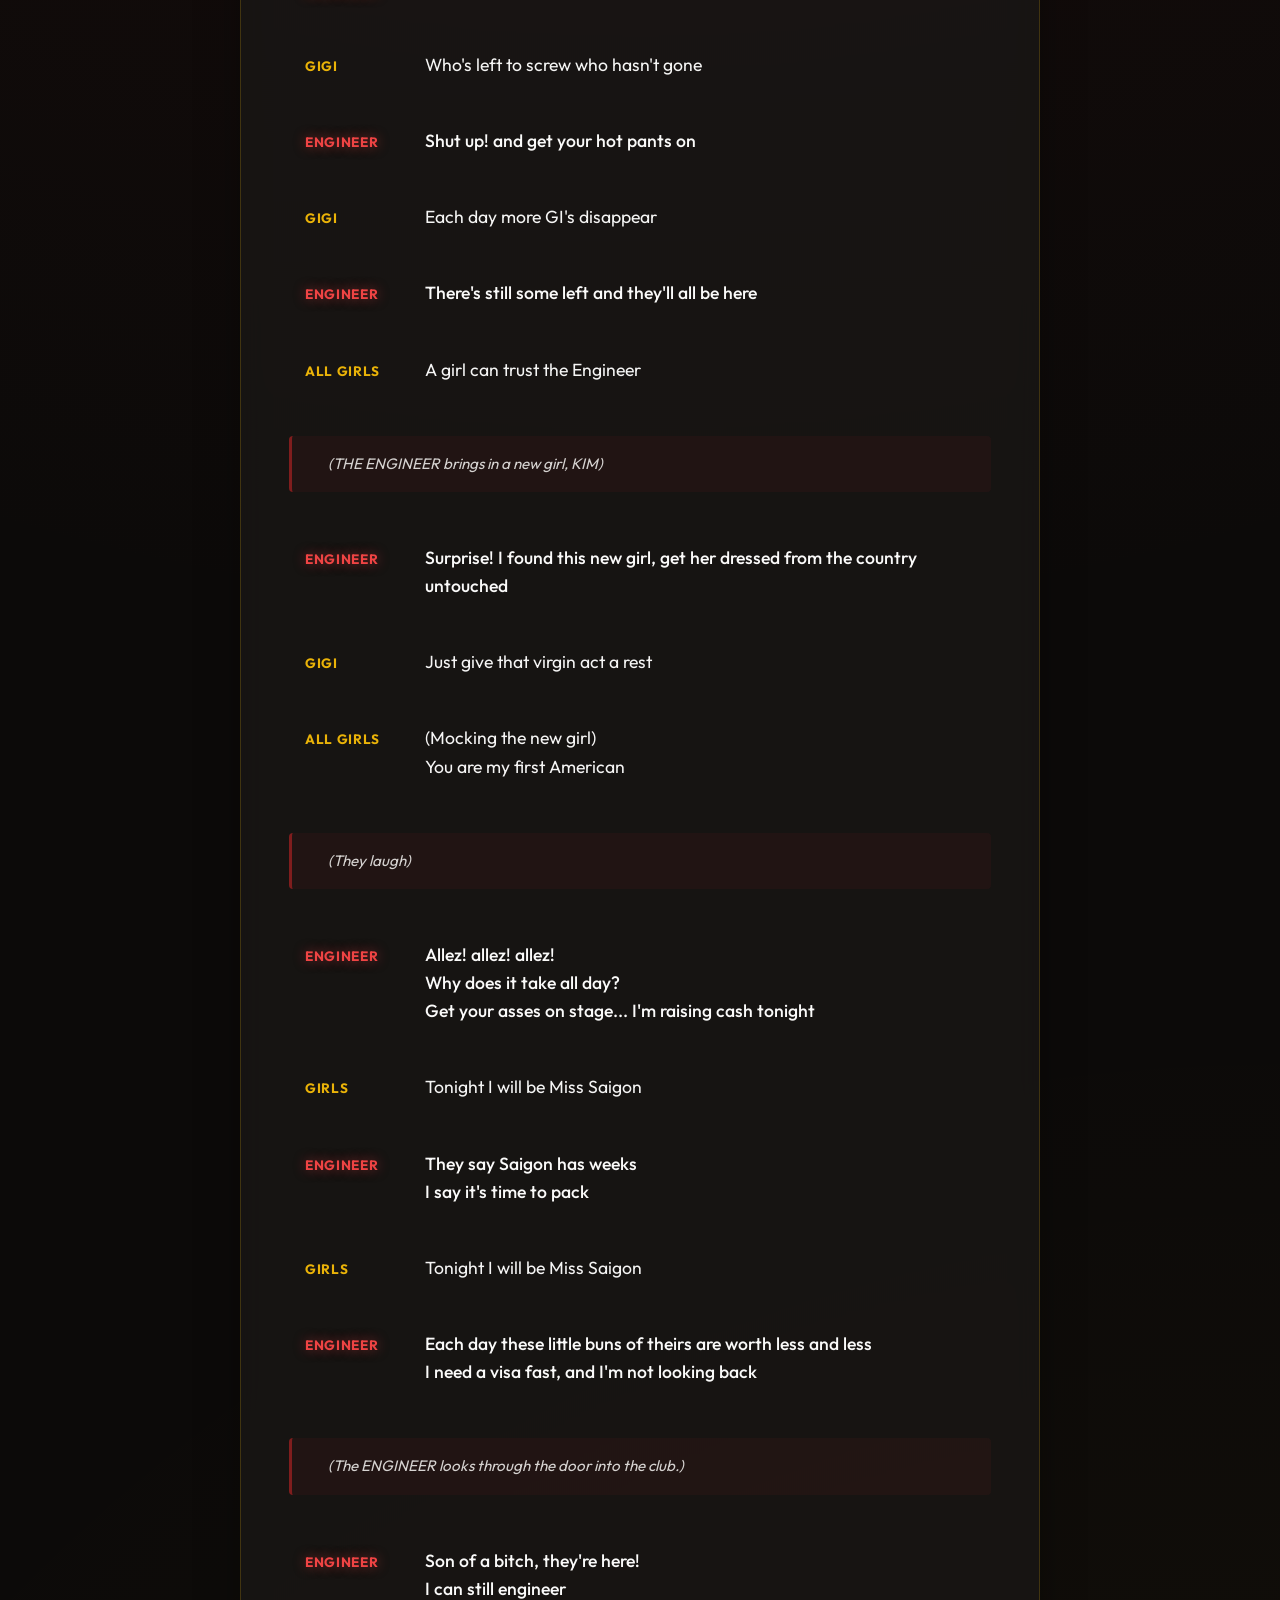
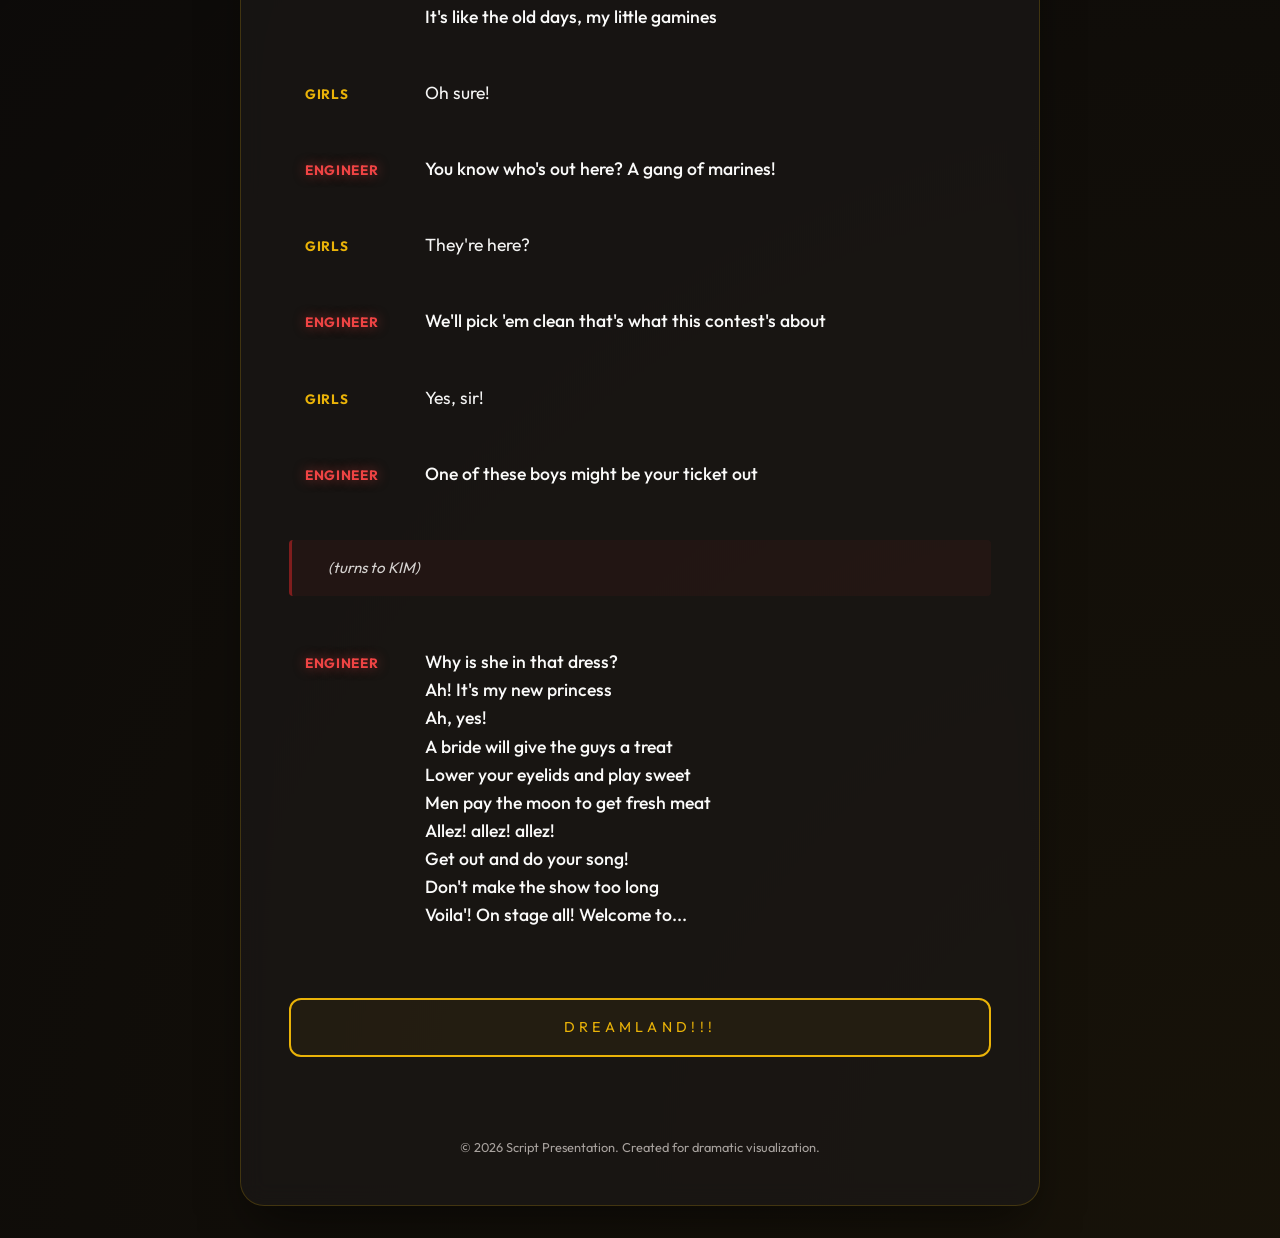
==== commit 2b1f95ad: "Update script with local changes" ====
--- a/index.html
+++ b/index.html
@@ -25,6 +25,24 @@
       <span class="music-icon">🎵</span>
       <span class="pill-text">Click to listen to the act.</span>
     </button>
+    <div class="audio-controls-extra">
+      <div class="seeker-container">
+        <span id="current-time">0:00</span>
+        <input type="range" id="audio-seeker" value="0" step="0.1">
+        <span id="duration-time">0:00</span>
+      </div>
+      <div class="extra-row">
+        <span class="engineer-note" style="font-size: 0.7rem;">ADJUST PLAYBACK DURATION</span>
+        <select id="speed-control" class="speed-control" title="Adjust Playback Speed">
+          <option value="0.5">0.5x Speed</option>
+          <option value="0.75">0.75x Speed</option>
+          <option value="1" selected>Normal Speed</option>
+          <option value="1.25">1.25x Speed</option>
+          <option value="1.5">1.5x Speed</option>
+          <option value="2">2.0x Speed</option>
+        </select>
+      </div>
+    </div>
   </div>
 
   <div class="container">
@@ -237,12 +255,75 @@
     const pill = document.getElementById('audio-pill');
     const btn = document.getElementById('audio-toggle');
     const pillText = document.querySelector('.pill-text');
+    const seeker = document.getElementById('audio-seeker');
+    const currentTimeDisplay = document.getElementById('current-time');
+    const durationDisplay = document.getElementById('duration-time');
+    const speedControl = document.getElementById('speed-control');
+    
     let hasPlayed = false;
+
+    // Parse timestamps for synchronization
+    const scrollSyncItems = [];
+    document.querySelectorAll('.timestamp').forEach(ts => {
+      const match = ts.textContent.match(/\((\d+):(\d+)\)/);
+      if (match) {
+        const seconds = parseInt(match[1]) * 60 + parseInt(match[2]);
+        const element = ts.closest('.line, .music-entry');
+        if (element) {
+          scrollSyncItems.push({ time: seconds, el: element });
+        }
+      }
+    });
+
+    const formatTime = (seconds) => {
+      const mins = Math.floor(seconds / 60);
+      const secs = Math.floor(seconds % 60);
+      return `${mins}:${secs.toString().padStart(2, '0')}`;
+    };
+
+    const updateUI = () => {
+      if (!audio.duration) return;
+      seeker.value = (audio.currentTime / audio.duration) * 100;
+      currentTimeDisplay.textContent = formatTime(audio.currentTime);
+      durationDisplay.textContent = formatTime(audio.duration);
+
+      // Sync script: highlight and scroll
+      let activeItem = null;
+      scrollSyncItems.forEach(item => {
+        if (audio.currentTime >= item.time) {
+          activeItem = item;
+        }
+      });
+
+      if (activeItem) {
+        const currentActive = document.querySelector('.active-line');
+        if (currentActive !== activeItem.el) {
+          if (currentActive) currentActive.classList.remove('active-line');
+          activeItem.el.classList.add('active-line');
+          activeItem.el.scrollIntoView({ behavior: 'smooth', block: 'center' });
+        }
+      }
+    };
+
+    audio.addEventListener('timeupdate', updateUI);
+    audio.addEventListener('loadedmetadata', () => {
+      durationDisplay.textContent = formatTime(audio.duration);
+    });
+
+    seeker.addEventListener('input', () => {
+      const time = (seeker.value / 100) * audio.duration;
+      audio.currentTime = time;
+    });
+
+    speedControl.addEventListener('change', () => {
+      audio.playbackRate = parseFloat(speedControl.value);
+    });
 
     const startShow = () => {
       if (!hasPlayed) {
         audio.play().catch(e => console.log(e));
         pillText.textContent = "Dreamland Orchestration";
+        pill.classList.add('expanded');
         hasPlayed = true;
       }
     };
@@ -251,7 +332,7 @@
 
     btn.addEventListener('click', (e) => {
       e.stopPropagation();
-      startShow(); // Ensure it starts on the first button click if not already playing
+      startShow();
       
       if (audio.paused) {
         audio.play();
@@ -259,7 +340,7 @@
         pill.classList.remove('paused');
       } else {
         audio.pause();
-        pillText.textContent = "Click to listen to the act.";
+        pillText.textContent = "Paused";
         pill.classList.add('paused');
       }
     });
--- a/miss-saigon.css
+++ b/miss-saigon.css
@@ -181,6 +181,25 @@
   padding: 1rem;
   border: 1px dashed var(--border-color);
   border-radius: 12px;
+  transition: all 0.5s ease;
+}
+
+.music-entry.active-line {
+  background: rgba(234, 179, 8, 0.15);
+  border: 1px solid var(--accent-gold);
+  box-shadow: 0 0 15px rgba(234, 179, 8, 0.2);
+  transform: scale(1.02);
+}
+
+.line.active-line {
+  background: rgba(234, 179, 8, 0.1);
+  border-left: 4px solid var(--accent-gold);
+  box-shadow: 0 0 15px rgba(234, 179, 8, 0.1);
+}
+
+.line.engineer.active-line {
+  background: rgba(239, 68, 68, 0.1);
+  border-left: 4px solid #ef4444;
 }
 
 .engineer-note {
@@ -249,6 +268,68 @@
   opacity: 0.5;
 }
 
+.audio-pill.expanded {
+  border-radius: 20px;
+  padding: 1rem 1.5rem;
+  width: 350px;
+}
+
+.audio-controls-extra {
+  display: flex;
+  flex-direction: column;
+  gap: 0.75rem;
+  margin-top: 0.75rem;
+  padding-top: 0.75rem;
+  border-top: 1px solid rgba(234, 179, 8, 0.2);
+  opacity: 0;
+  max-height: 0;
+  overflow: hidden;
+  transition: all 0.4s ease;
+}
+
+.audio-pill.expanded .audio-controls-extra {
+  opacity: 1;
+  max-height: 200px;
+}
+
+.seeker-container {
+  display: flex;
+  align-items: center;
+  gap: 0.75rem;
+  color: var(--text-muted);
+  font-size: 0.8rem;
+  font-family: 'Courier New', Courier, monospace;
+}
+
+input[type="range"] {
+  flex-grow: 1;
+  accent-color: var(--accent-gold);
+  height: 4px;
+  cursor: pointer;
+}
+
+.extra-row {
+  display: flex;
+  justify-content: space-between;
+  align-items: center;
+}
+
+.speed-control {
+  background: rgba(255, 255, 255, 0.05);
+  border: 1px solid var(--border-color);
+  color: var(--accent-gold);
+  font-size: 0.75rem;
+  padding: 0.2rem 0.5rem;
+  border-radius: 4px;
+  cursor: pointer;
+  outline: none;
+}
+
+.speed-control option {
+  background: var(--bg-color);
+  color: var(--text-main);
+}
+
 @keyframes slideInUp {
   from { transform: translateY(50px); opacity: 0; }
   to { transform: translateY(0); opacity: 1; }
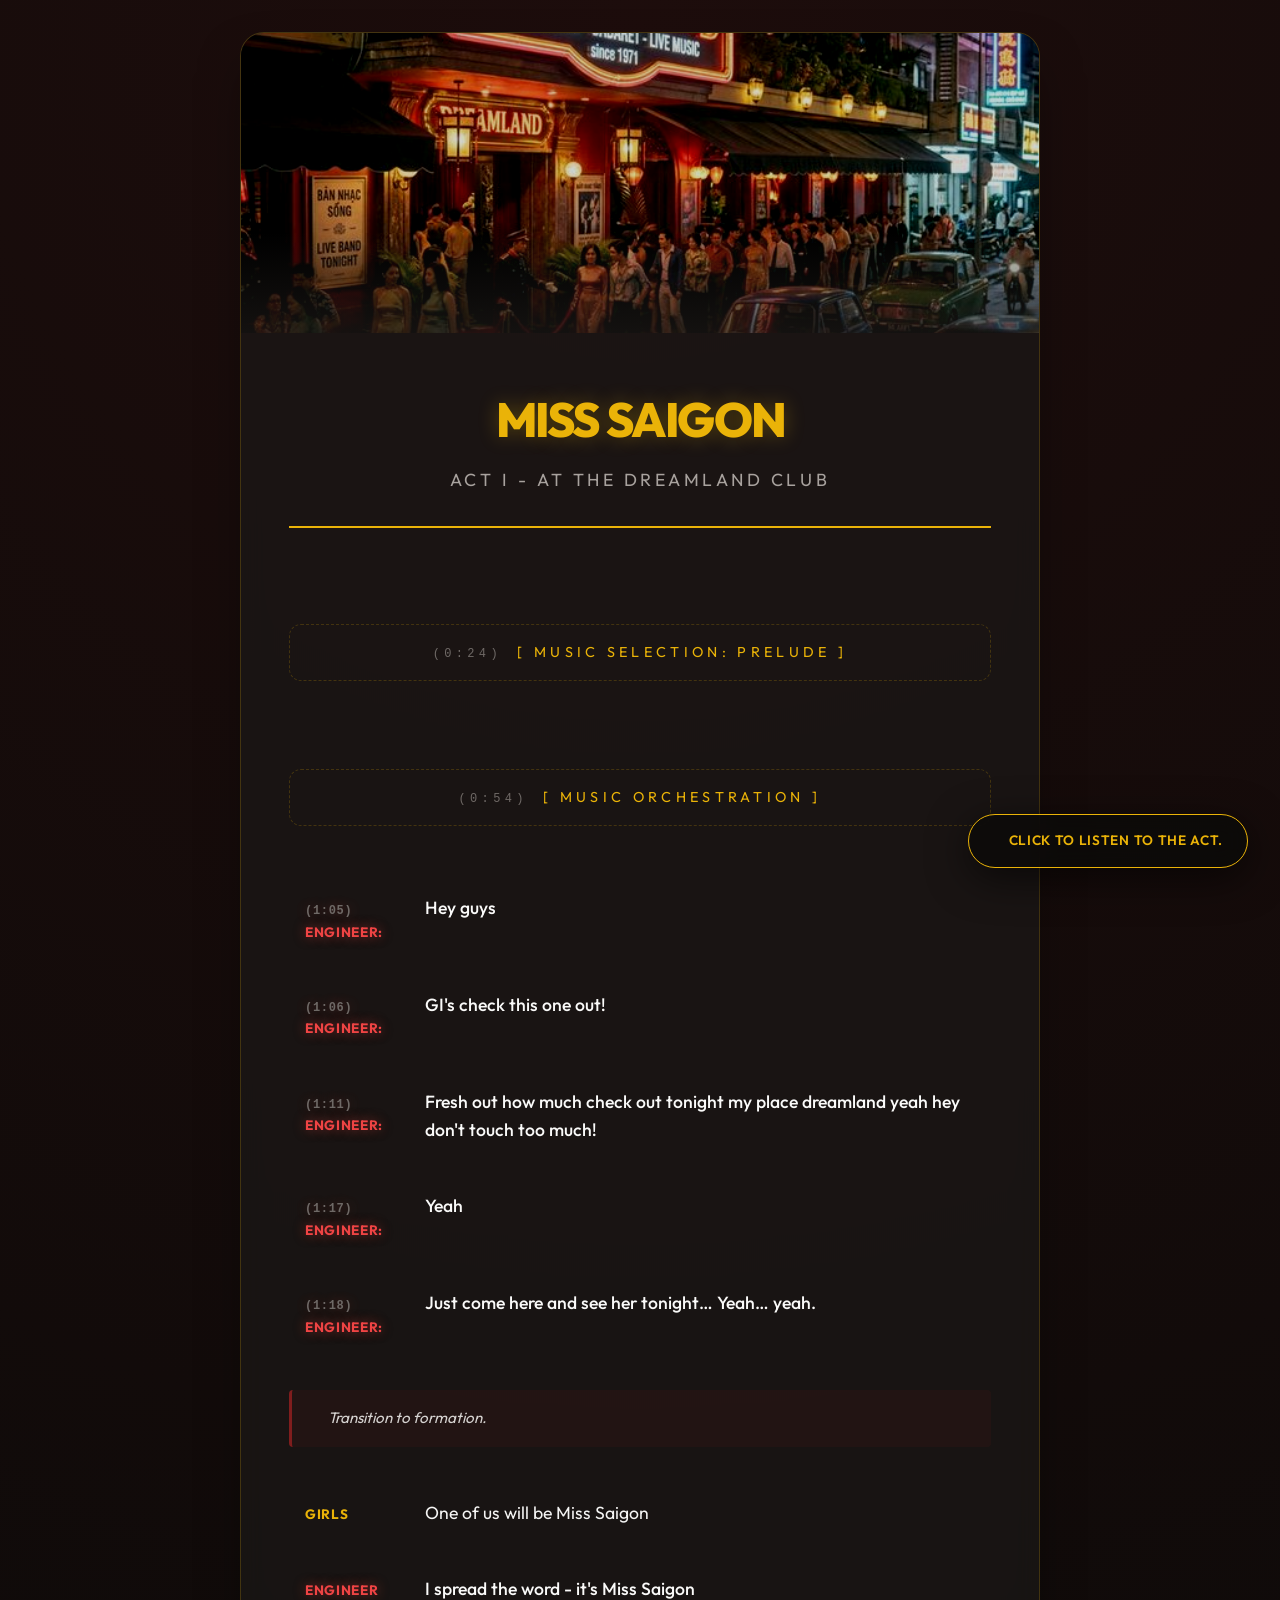
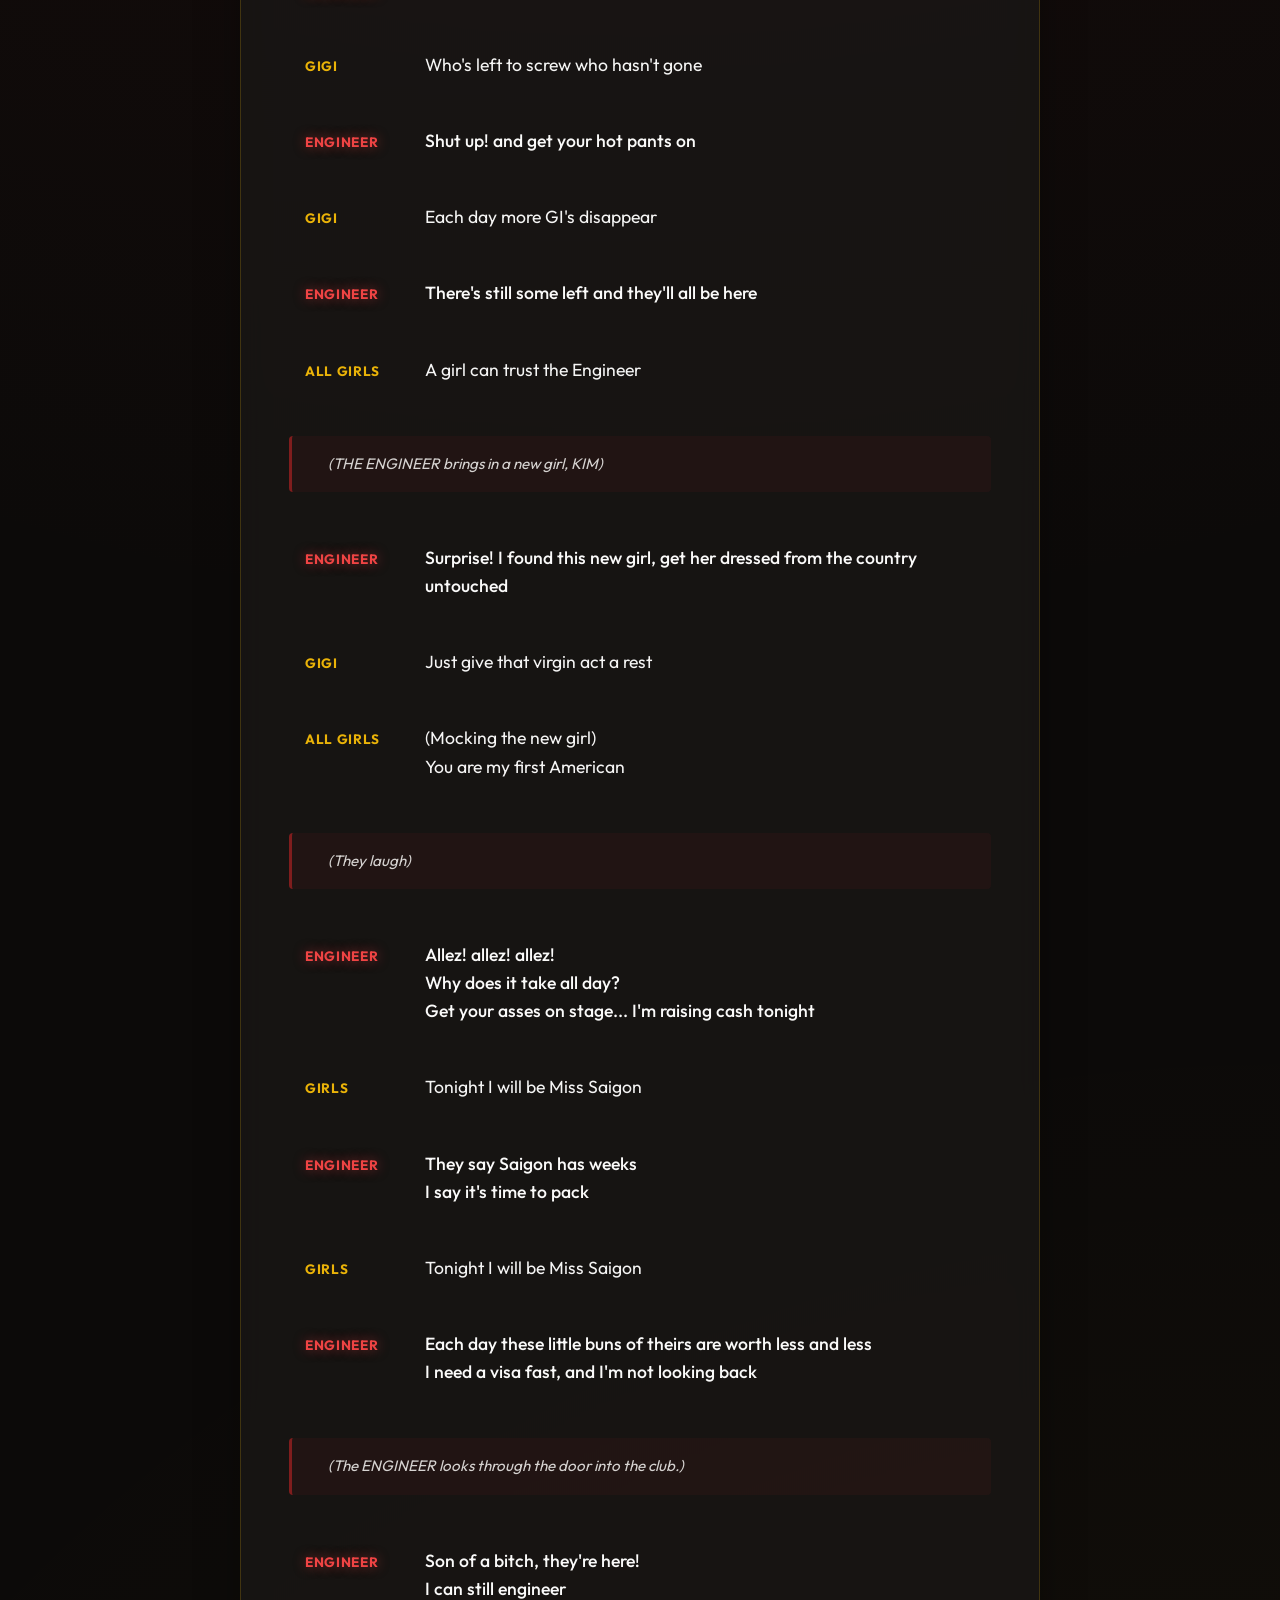
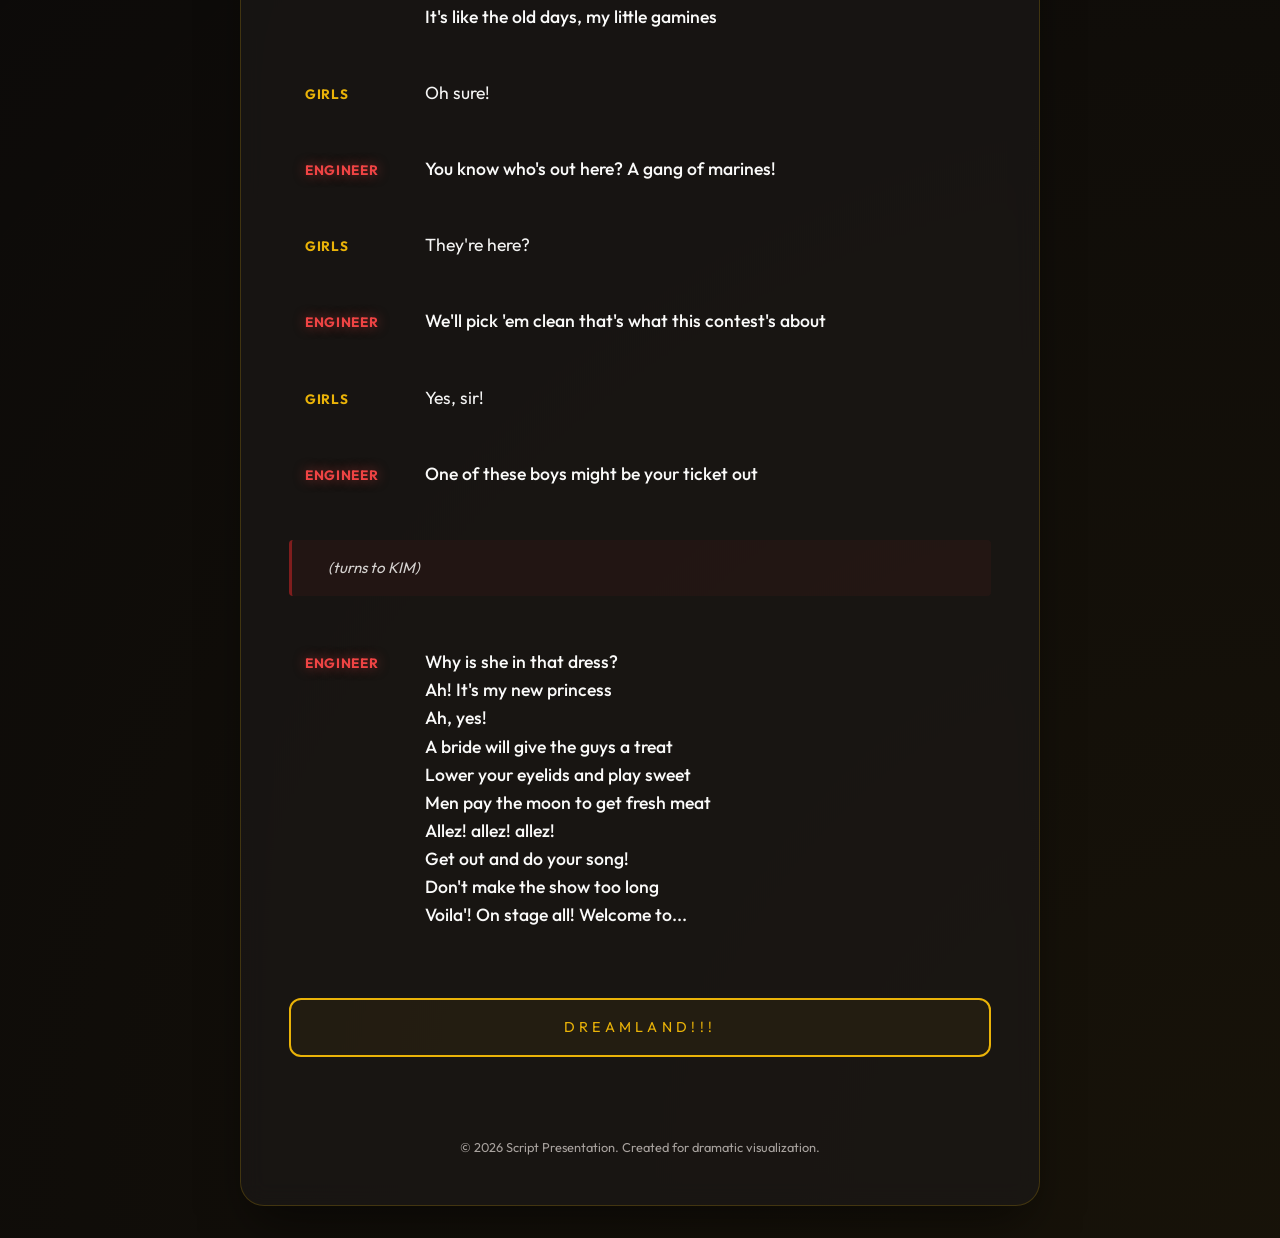
==== commit d314a12b: "Refine the User Experience in clicking the play btn" ====
--- a/index.html
+++ b/index.html
@@ -21,27 +21,27 @@
 
   <!-- Audio Controller Floating UI -->
   <div id="audio-pill" class="audio-pill">
-    <button id="audio-toggle" title="Toggle Music">
-      <span class="music-icon">🎵</span>
-      <span class="pill-text">Click to listen to the act.</span>
-    </button>
-    <div class="audio-controls-extra">
-      <div class="seeker-container">
-        <span id="current-time">0:00</span>
-        <input type="range" id="audio-seeker" value="0" step="0.1">
-        <span id="duration-time">0:00</span>
-      </div>
-      <div class="extra-row">
-        <span class="engineer-note" style="font-size: 0.7rem;">ADJUST PLAYBACK DURATION</span>
-        <select id="speed-control" class="speed-control" title="Adjust Playback Speed">
-          <option value="0.5">0.5x Speed</option>
-          <option value="0.75">0.75x Speed</option>
-          <option value="1" selected>Normal Speed</option>
-          <option value="1.25">1.25x Speed</option>
-          <option value="1.5">1.5x Speed</option>
-          <option value="2">2.0x Speed</option>
-        </select>
-      </div>
+    <div class="pill-main">
+      <button id="audio-toggle" title="Toggle Music">
+        <span class="music-icon" id="play-pause-icon">▶</span>
+      </button>
+      <div class="audio-info">
+        <span class="pill-text">Click to listen to the act.</span>
+        <div class="playback-stats">
+          <span class="time-display"><span id="current-time">0:00</span> / <span id="total-duration">0:00</span></span>
+          <select id="speed-select" title="Playback Speed">
+            <option value="0.5">0.5x</option>
+            <option value="0.75">0.75x</option>
+            <option value="1.0" selected>1.0x</option>
+            <option value="1.25">1.25x</option>
+            <option value="1.5">1.5x</option>
+            <option value="2.0">2.0x</option>
+          </select>
+        </div>
+      </div>
+    </div>
+    <div class="progress-container" id="progress-container" title="Seek Audio">
+      <div class="progress-bar" id="progress-bar"></div>
     </div>
   </div>
 
@@ -57,36 +57,36 @@
     <main class="script-section">
       
       <!-- Prelude -->
-      <div class="music-entry" id="music-0-24">
+      <div class="music-entry" id="music-0-24" data-time="24">
         <span class="timestamp">(0:24)</span> [ Music Selection: Prelude ]
       </div>
 
-      <div class="music-entry" id="music-0-54">
+      <div class="music-entry" id="music-0-54" data-time="54">
         <span class="timestamp">(0:54)</span> [ Music Orchestration ]
       </div>
 
       <!-- Dialogue Block 1 -->
-      <article class="line engineer" id="line-1-05">
+      <article class="line engineer" id="line-1-05" data-time="65">
         <span class="speaker"><span class="timestamp">(1:05)</span> Engineer:</span>
         <span class="dialogue">Hey guys</span>
       </article>
 
-      <article class="line engineer" id="line-1-06">
+      <article class="line engineer" id="line-1-06" data-time="66">
         <span class="speaker"><span class="timestamp">(1:06)</span> Engineer:</span>
         <span class="dialogue">GI's check this one out!</span>
       </article>
 
-      <article class="line engineer" id="line-1-11">
+      <article class="line engineer" id="line-1-11" data-time="71">
         <span class="speaker"><span class="timestamp">(1:11)</span> Engineer:</span>
         <span class="dialogue">Fresh out how much check out tonight my place dreamland yeah hey don't touch too much!</span>
       </article>
 
-      <article class="line engineer" id="line-1-17">
+      <article class="line engineer" id="line-1-17" data-time="77">
         <span class="speaker"><span class="timestamp">(1:17)</span> Engineer:</span>
         <span class="dialogue">Yeah</span>
       </article>
 
-      <article class="line engineer" id="line-1-18">
+      <article class="line engineer" id="line-1-18" data-time="78">
         <span class="speaker"><span class="timestamp">(1:18)</span> Engineer:</span>
         <span class="dialogue">Just come here and see her tonight… Yeah… yeah.</span>
       </article>
@@ -97,37 +97,37 @@
       </div>
 
       <!-- Scene Development -->
-      <article class="line" id="line-girls-1">
+      <article class="line" id="line-girls-1" data-time="90">
         <span class="speaker">GIRLS</span>
         <span class="dialogue">One of us will be Miss Saigon</span>
       </article>
 
-      <article class="line engineer" id="line-engineer-1">
+      <article class="line engineer" id="line-engineer-1" data-time="93">
         <span class="speaker">ENGINEER</span>
         <span class="dialogue">I spread the word - it's Miss Saigon</span>
       </article>
 
-      <article class="line" id="line-gigi-1">
+      <article class="line" id="line-gigi-1" data-time="95">
         <span class="speaker">GIGI</span>
         <span class="dialogue">Who's left to screw who hasn't gone</span>
       </article>
 
-      <article class="line engineer" id="line-engineer-2">
+      <article class="line engineer" id="line-engineer-2" data-time="98">
         <span class="speaker">ENGINEER</span>
         <span class="dialogue">Shut up! and get your hot pants on</span>
       </article>
 
-      <article class="line" id="line-gigi-2">
+      <article class="line" id="line-gigi-2" data-time="100">
         <span class="speaker">GIGI</span>
         <span class="dialogue">Each day more GI's disappear</span>
       </article>
 
-      <article class="line engineer" id="line-engineer-3">
+      <article class="line engineer" id="line-engineer-3" data-time="102">
         <span class="speaker">ENGINEER</span>
         <span class="dialogue">There's still some left and they'll all be here</span>
       </article>
 
-      <article class="line" id="line-allgirls-1">
+      <article class="line" id="line-allgirls-1" data-time="105">
         <span class="speaker">ALL GIRLS</span>
         <span class="dialogue">A girl can trust the Engineer</span>
       </article>
@@ -137,17 +137,17 @@
         (THE ENGINEER brings in a new girl, KIM)
       </div>
 
-      <article class="line engineer" id="line-engineer-4">
+      <article class="line engineer" id="line-engineer-4" data-time="108">
         <span class="speaker">ENGINEER</span>
         <span class="dialogue">Surprise! I found this new girl, get her dressed from the country untouched</span>
       </article>
 
-      <article class="line" id="line-gigi-3">
+      <article class="line" id="line-gigi-3" data-time="117">
         <span class="speaker">GIGI</span>
         <span class="dialogue">Just give that virgin act a rest</span>
       </article>
 
-      <article class="line" id="line-allgirls-2">
+      <article class="line" id="line-allgirls-2" data-time="121">
         <span class="speaker">ALL GIRLS</span>
         <span class="dialogue">(Mocking the new girl)<br>You are my first American</span>
       </article>
@@ -156,27 +156,27 @@
         (They laugh)
       </div>
 
-      <article class="line engineer" id="line-engineer-5">
+      <article class="line engineer" id="line-engineer-5" data-time="125">
         <span class="speaker">ENGINEER</span>
         <span class="dialogue">Allez! allez! allez!<br>Why does it take all day?<br>Get your asses on stage... I'm raising cash tonight</span>
       </article>
 
-      <article class="line" id="line-girls-2">
+      <article class="line" id="line-girls-2" data-time="132">
         <span class="speaker">GIRLS</span>
         <span class="dialogue">Tonight I will be Miss Saigon</span>
       </article>
 
-      <article class="line engineer" id="line-engineer-6">
+      <article class="line engineer" id="line-engineer-6" data-time="133">
         <span class="speaker">ENGINEER</span>
         <span class="dialogue">They say Saigon has weeks<br>I say it's time to pack</span>
       </article>
 
-      <article class="line" id="line-girls-3">
+      <article class="line" id="line-girls-3" data-time="137">
         <span class="speaker">GIRLS</span>
         <span class="dialogue">Tonight I will be Miss Saigon</span>
       </article>
 
-      <article class="line engineer" id="line-engineer-7">
+      <article class="line engineer" id="line-engineer-7" data-time="147">
         <span class="speaker">ENGINEER </span>
         <span class="dialogue">Each day these little buns of theirs are worth less and less<br>I need a visa fast, and I'm not looking back</span>
       </article>
@@ -185,37 +185,37 @@
         (The ENGINEER looks through the door into the club.)
       </div>
 
-      <article class="line engineer" id="line-engineer-8">
+      <article class="line engineer" id="line-engineer-8" data-time="153">
         <span class="speaker">ENGINEER</span>
         <span class="dialogue">Son of a bitch, they're here!<br>I can still engineer<br>It's like the old days, my little gamines</span>
       </article>
 
-      <article class="line" id="line-girls-4">
+      <article class="line" id="line-girls-4" data-time="155">
         <span class="speaker">GIRLS</span>
         <span class="dialogue">Oh sure!</span>
       </article>
 
-      <article class="line engineer" id="line-engineer-9">
+      <article class="line engineer" id="line-engineer-9" data-time="156">
         <span class="speaker">ENGINEER</span>
         <span class="dialogue">You know who's out here? A gang of marines!</span>
       </article>
 
-      <article class="line" id="line-girls-5">
+      <article class="line" id="line-girls-5" data-time="158">
         <span class="speaker">GIRLS</span>
         <span class="dialogue">They're here?</span>
       </article>
 
-      <article class="line engineer" id="line-engineer-10">
+      <article class="line engineer" id="line-engineer-10" data-time="160">
         <span class="speaker">ENGINEER</span>
         <span class="dialogue">We'll pick 'em clean that's what this contest's about</span>
       </article>
 
-      <article class="line" id="line-girls-6">
+      <article class="line" id="line-girls-6" data-time="161">
         <span class="speaker">GIRLS</span>
         <span class="dialogue">Yes, sir!</span>
       </article>
 
-      <article class="line engineer" id="line-engineer-11">
+      <article class="line engineer" id="line-engineer-11" data-time="162">
         <span class="speaker">ENGINEER</span>
         <span class="dialogue">One of these boys might be your ticket out</span>
       </article>
@@ -224,7 +224,7 @@
         (turns to KIM)
       </div>
 
-      <article class="line engineer" id="line-engineer-12">
+      <article class="line engineer" id="line-engineer-12" data-time="164">
         <span class="speaker">ENGINEER</span>
         <span class="dialogue">
           Why is she in that dress?<br>
@@ -254,76 +254,106 @@
     const audio = document.getElementById('bg-music');
     const pill = document.getElementById('audio-pill');
     const btn = document.getElementById('audio-toggle');
+    const playPauseIcon = document.getElementById('play-pause-icon');
     const pillText = document.querySelector('.pill-text');
-    const seeker = document.getElementById('audio-seeker');
-    const currentTimeDisplay = document.getElementById('current-time');
-    const durationDisplay = document.getElementById('duration-time');
-    const speedControl = document.getElementById('speed-control');
     
+    // New Control Elements
+    const currentTimeEl = document.getElementById('current-time');
+    const totalDurationEl = document.getElementById('total-duration');
+    const progressBar = document.getElementById('progress-bar');
+    const progressContainer = document.getElementById('progress-container');
+    const speedSelect = document.getElementById('speed-select');
+
     let hasPlayed = false;
 
-    // Parse timestamps for synchronization
-    const scrollSyncItems = [];
-    document.querySelectorAll('.timestamp').forEach(ts => {
-      const match = ts.textContent.match(/\((\d+):(\d+)\)/);
-      if (match) {
-        const seconds = parseInt(match[1]) * 60 + parseInt(match[2]);
-        const element = ts.closest('.line, .music-entry');
-        if (element) {
-          scrollSyncItems.push({ time: seconds, el: element });
+    // Time Formatter logic
+    const formatTime = (seconds) => {
+      if (isNaN(seconds)) return "0:00";
+      const m = Math.floor(seconds / 60);
+      const s = Math.floor(seconds % 60);
+      return `${m}:${s.toString().padStart(2, '0')}`;
+    };
+
+    // Make sure duration is populated when audio loads
+    audio.addEventListener('loadedmetadata', () => {
+      totalDurationEl.textContent = formatTime(audio.duration);
+    });
+
+    // Speed Dropdown Logic
+    speedSelect.addEventListener('change', (e) => {
+      audio.playbackRate = parseFloat(e.target.value);
+    });
+
+    // Expand/collapse on pill click
+    pill.addEventListener('click', (e) => {
+      if (e.target.closest('button') || e.target.closest('select') || e.target.closest('.progress-container')) return;
+      pill.classList.toggle('expanded');
+    });
+
+    // Seek Click Logic
+    progressContainer.addEventListener('click', (e) => {
+      e.stopPropagation();
+      if (!audio.duration) return;
+      const rect = progressContainer.getBoundingClientRect();
+      const pos = (e.clientX - rect.left) / rect.width;
+      audio.currentTime = pos * audio.duration;
+      if (!hasPlayed) startShow();
+    });
+
+    // Elements mapping for lyrics scroll
+    const timeElements = Array.from(document.querySelectorAll('[data-time]'))
+      .map(el => ({ element: el, time: parseFloat(el.getAttribute('data-time')) }))
+      .sort((a, b) => a.time - b.time); 
+
+    let activeIndex = -1;
+
+    audio.addEventListener('timeupdate', () => {
+      const currentTime = audio.currentTime;
+      
+      // Update UI Controls
+      currentTimeEl.textContent = formatTime(currentTime);
+      if (audio.duration) {
+         totalDurationEl.textContent = formatTime(audio.duration);
+         progressBar.style.width = `${(currentTime / audio.duration) * 100}%`;
+      }
+
+      // Auto-Scrolling Logic
+      let newActiveIndex = -1;
+      for (let i = 0; i < timeElements.length; i++) {
+        if (currentTime >= timeElements[i].time) {
+          newActiveIndex = i;
+        } else {
+          break; // Stop since it's sorted
         }
       }
-    });
-
-    const formatTime = (seconds) => {
-      const mins = Math.floor(seconds / 60);
-      const secs = Math.floor(seconds % 60);
-      return `${mins}:${secs.toString().padStart(2, '0')}`;
-    };
-
-    const updateUI = () => {
-      if (!audio.duration) return;
-      seeker.value = (audio.currentTime / audio.duration) * 100;
-      currentTimeDisplay.textContent = formatTime(audio.currentTime);
-      durationDisplay.textContent = formatTime(audio.duration);
-
-      // Sync script: highlight and scroll
-      let activeItem = null;
-      scrollSyncItems.forEach(item => {
-        if (audio.currentTime >= item.time) {
-          activeItem = item;
+
+      if (newActiveIndex !== activeIndex) {
+        timeElements.forEach((item, index) => {
+          if (index < newActiveIndex) {
+            item.element.classList.remove('active-line');
+            item.element.classList.add('past-line'); 
+          } else if (index === newActiveIndex) {
+            item.element.classList.add('active-line');
+            item.element.classList.remove('past-line');
+          } else {
+            item.element.classList.remove('active-line');
+            item.element.classList.remove('past-line');
+          }
+        });
+
+        activeIndex = newActiveIndex;
+        
+        if (activeIndex >= 0) {
+          const activeItem = timeElements[activeIndex];
+          activeItem.element.scrollIntoView({ behavior: 'smooth', block: 'center' });
         }
-      });
-
-      if (activeItem) {
-        const currentActive = document.querySelector('.active-line');
-        if (currentActive !== activeItem.el) {
-          if (currentActive) currentActive.classList.remove('active-line');
-          activeItem.el.classList.add('active-line');
-          activeItem.el.scrollIntoView({ behavior: 'smooth', block: 'center' });
-        }
-      }
-    };
-
-    audio.addEventListener('timeupdate', updateUI);
-    audio.addEventListener('loadedmetadata', () => {
-      durationDisplay.textContent = formatTime(audio.duration);
-    });
-
-    seeker.addEventListener('input', () => {
-      const time = (seeker.value / 100) * audio.duration;
-      audio.currentTime = time;
-    });
-
-    speedControl.addEventListener('change', () => {
-      audio.playbackRate = parseFloat(speedControl.value);
+      }
     });
 
     const startShow = () => {
       if (!hasPlayed) {
         audio.play().catch(e => console.log(e));
         pillText.textContent = "Dreamland Orchestration";
-        pill.classList.add('expanded');
         hasPlayed = true;
       }
     };
@@ -332,17 +362,30 @@
 
     btn.addEventListener('click', (e) => {
       e.stopPropagation();
-      startShow();
+      startShow(); 
       
       if (audio.paused) {
         audio.play();
         pillText.textContent = "Dreamland Orchestration";
+        playPauseIcon.textContent = "⏸";
         pill.classList.remove('paused');
       } else {
         audio.pause();
-        pillText.textContent = "Paused";
+        pillText.textContent = "Click to listen to the act.";
+        playPauseIcon.textContent = "▶";
         pill.classList.add('paused');
       }
+    });
+
+    // Also update icon if audio ends or starts via other means
+    audio.addEventListener('play', () => {
+      playPauseIcon.textContent = "⏸";
+      pill.classList.remove('paused');
+    });
+
+    audio.addEventListener('pause', () => {
+      playPauseIcon.textContent = "▶";
+      pill.classList.add('paused');
     });
   </script>
 </body>
--- a/miss-saigon.css
+++ b/miss-saigon.css
@@ -114,6 +114,27 @@
   transform: translateX(4px);
 }
 
+/* Active Line Sync Styles */
+.line.active-line {
+  background: rgba(234, 179, 8, 0.08); 
+  border-left: 3px solid var(--accent-gold);
+  padding-left: calc(1rem - 3px); 
+  transform: scale(1.02);
+  box-shadow: 0 4px 20px rgba(0, 0, 0, 0.2);
+  z-index: 10;
+  position: relative;
+}
+
+.line.engineer.active-line {
+  background: rgba(239, 68, 68, 0.08);
+  border-left: 3px solid #ef4444;
+}
+
+.line.past-line {
+  opacity: 0.4;
+  filter: grayscale(0.5);
+}
+
 .speaker {
   font-weight: 700;
   color: var(--accent-gold);
@@ -140,6 +161,21 @@
 .line.engineer:hover {
   background: rgba(239, 68, 68, 0.05);
   border-right: 2px solid rgba(239, 68, 68, 0.3);
+}
+
+/* Music Entry Active States */
+.music-entry.active-line {
+  background: rgba(234, 179, 8, 0.1);
+  border: 1px solid var(--accent-gold);
+  transform: scale(1.02);
+  box-shadow: 0 0 25px rgba(234, 179, 8, 0.2);
+  color: #fff; /* Brighter text when active */
+  z-index: 10;
+}
+
+.music-entry.past-line {
+  opacity: 0.3;
+  filter: blur(0.5px);
 }
 
 .timestamp {
@@ -181,25 +217,6 @@
   padding: 1rem;
   border: 1px dashed var(--border-color);
   border-radius: 12px;
-  transition: all 0.5s ease;
-}
-
-.music-entry.active-line {
-  background: rgba(234, 179, 8, 0.15);
-  border: 1px solid var(--accent-gold);
-  box-shadow: 0 0 15px rgba(234, 179, 8, 0.2);
-  transform: scale(1.02);
-}
-
-.line.active-line {
-  background: rgba(234, 179, 8, 0.1);
-  border-left: 4px solid var(--accent-gold);
-  box-shadow: 0 0 15px rgba(234, 179, 8, 0.1);
-}
-
-.line.engineer.active-line {
-  background: rgba(239, 68, 68, 0.1);
-  border-left: 4px solid #ef4444;
 }
 
 .engineer-note {
@@ -227,14 +244,113 @@
   bottom: 2rem;
   right: 2rem;
   z-index: 1000;
-  background: rgba(12, 10, 9, 0.8);
-  backdrop-filter: blur(8px);
+  background: rgba(12, 10, 9, 0.82);
+  backdrop-filter: blur(12px);
   border: 1px solid var(--accent-gold);
   border-radius: 50px;
-  padding: 0.5rem 1.25rem;
-  box-shadow: 0 10px 30px rgba(0, 0, 0, 0.5);
+  padding: 0.75rem 1.5rem;
+  box-shadow: 0 10px 40px rgba(0, 0, 0, 0.6);
+  transition: all 0.5s cubic-bezier(0.4, 0, 0.2, 1);
+  animation: slideInUp 0.8s ease-out;
+  min-width: fit-content;
+  display: flex;
+  flex-direction: column;
+  align-items: center;
+  justify-content: center;
+  cursor: pointer;
+  overflow: hidden;
+}
+
+.audio-pill.expanded {
+  width: 300px;
+  border-radius: 20px;
+  padding: 1.25rem 1.25rem 0.8rem 1.25rem;
+}
+
+.pill-main {
+  display: flex;
+  align-items: center;
+  justify-content: center;
+  gap: 1rem;
+}
+
+.audio-info {
+  display: flex;
+  flex-direction: column;
+}
+
+.playback-stats {
+  display: flex;
+  align-items: center;
+  gap: 0.5rem;
+  font-family: 'Courier New', monospace;
+  font-size: 0.85rem;
+  
+  /* Hidden by default */
+  max-height: 0;
+  opacity: 0;
+  margin-top: 0;
+  overflow: hidden;
   transition: all 0.3s ease;
-  animation: slideInUp 0.8s ease-out;
+}
+
+.audio-pill.expanded .playback-stats {
+  max-height: 40px;
+  opacity: 1;
+  margin-top: 0.25rem;
+}
+
+.time-display {
+  color: var(--text-muted);
+}
+
+#speed-select {
+  background: rgba(234, 179, 8, 0.15);
+  border: 1px solid var(--accent-gold);
+  border-radius: 4px;
+  padding: 0.1rem 0.4rem;
+  font-size: 0.75rem;
+  cursor: pointer;
+  color: var(--accent-gold);
+  font-family: inherit;
+  font-weight: 600;
+  transition: all 0.2s ease;
+}
+
+#speed-select:hover {
+  background: rgba(234, 179, 8, 0.3);
+}
+
+#speed-select option {
+  background: var(--bg-color);
+  color: var(--text-main);
+}
+
+.progress-container {
+  width: 100%;
+  background: rgba(255, 255, 255, 0.1);
+  border-radius: 3px;
+  cursor: pointer;
+  
+  /* Hidden by default */
+  height: 0;
+  opacity: 0;
+  margin-top: 0;
+  transition: all 0.3s ease;
+}
+
+.audio-pill.expanded .progress-container {
+  height: 6px;
+  opacity: 1;
+  margin-top: 1rem;
+}
+
+.progress-bar {
+  height: 100%;
+  background: var(--accent-gold);
+  width: 0%;
+  border-radius: 3px;
+  transition: width 0.1s linear;
 }
 
 .audio-pill.hidden {
@@ -243,91 +359,48 @@
   transform: translateY(20px);
 }
 
-.audio-pill button {
+.audio-pill button#audio-toggle {
   background: none;
   border: none;
   color: var(--accent-gold);
   cursor: pointer;
   display: flex;
   align-items: center;
-  gap: 0.75rem;
+  justify-content: center;
+  padding: 0;
+}
+
+.pill-text {
   font-family: inherit;
   font-weight: 600;
   font-size: 0.85rem;
   text-transform: uppercase;
   letter-spacing: 0.05em;
+  color: var(--accent-gold);
 }
 
 .music-icon {
-  font-size: 1.2rem;
+  font-size: 1.5rem;
   animation: pulse 2s infinite ease-in-out;
+  
+  /* Hidden by default */
+  max-width: 0;
+  opacity: 0;
+  margin-right: 0;
+  overflow: hidden;
+  display: block;
+  transition: all 0.4s ease;
+}
+
+.audio-pill.expanded .music-icon {
+  max-width: 40px;
+  opacity: 1;
+  margin-right: 1rem;
 }
 
 .audio-pill.paused .music-icon {
   animation: none;
   opacity: 0.5;
-}
-
-.audio-pill.expanded {
-  border-radius: 20px;
-  padding: 1rem 1.5rem;
-  width: 350px;
-}
-
-.audio-controls-extra {
-  display: flex;
-  flex-direction: column;
-  gap: 0.75rem;
-  margin-top: 0.75rem;
-  padding-top: 0.75rem;
-  border-top: 1px solid rgba(234, 179, 8, 0.2);
-  opacity: 0;
-  max-height: 0;
-  overflow: hidden;
-  transition: all 0.4s ease;
-}
-
-.audio-pill.expanded .audio-controls-extra {
-  opacity: 1;
-  max-height: 200px;
-}
-
-.seeker-container {
-  display: flex;
-  align-items: center;
-  gap: 0.75rem;
-  color: var(--text-muted);
-  font-size: 0.8rem;
-  font-family: 'Courier New', Courier, monospace;
-}
-
-input[type="range"] {
-  flex-grow: 1;
-  accent-color: var(--accent-gold);
-  height: 4px;
-  cursor: pointer;
-}
-
-.extra-row {
-  display: flex;
-  justify-content: space-between;
-  align-items: center;
-}
-
-.speed-control {
-  background: rgba(255, 255, 255, 0.05);
-  border: 1px solid var(--border-color);
-  color: var(--accent-gold);
-  font-size: 0.75rem;
-  padding: 0.2rem 0.5rem;
-  border-radius: 4px;
-  cursor: pointer;
-  outline: none;
-}
-
-.speed-control option {
-  background: var(--bg-color);
-  color: var(--text-main);
 }
 
 @keyframes slideInUp {
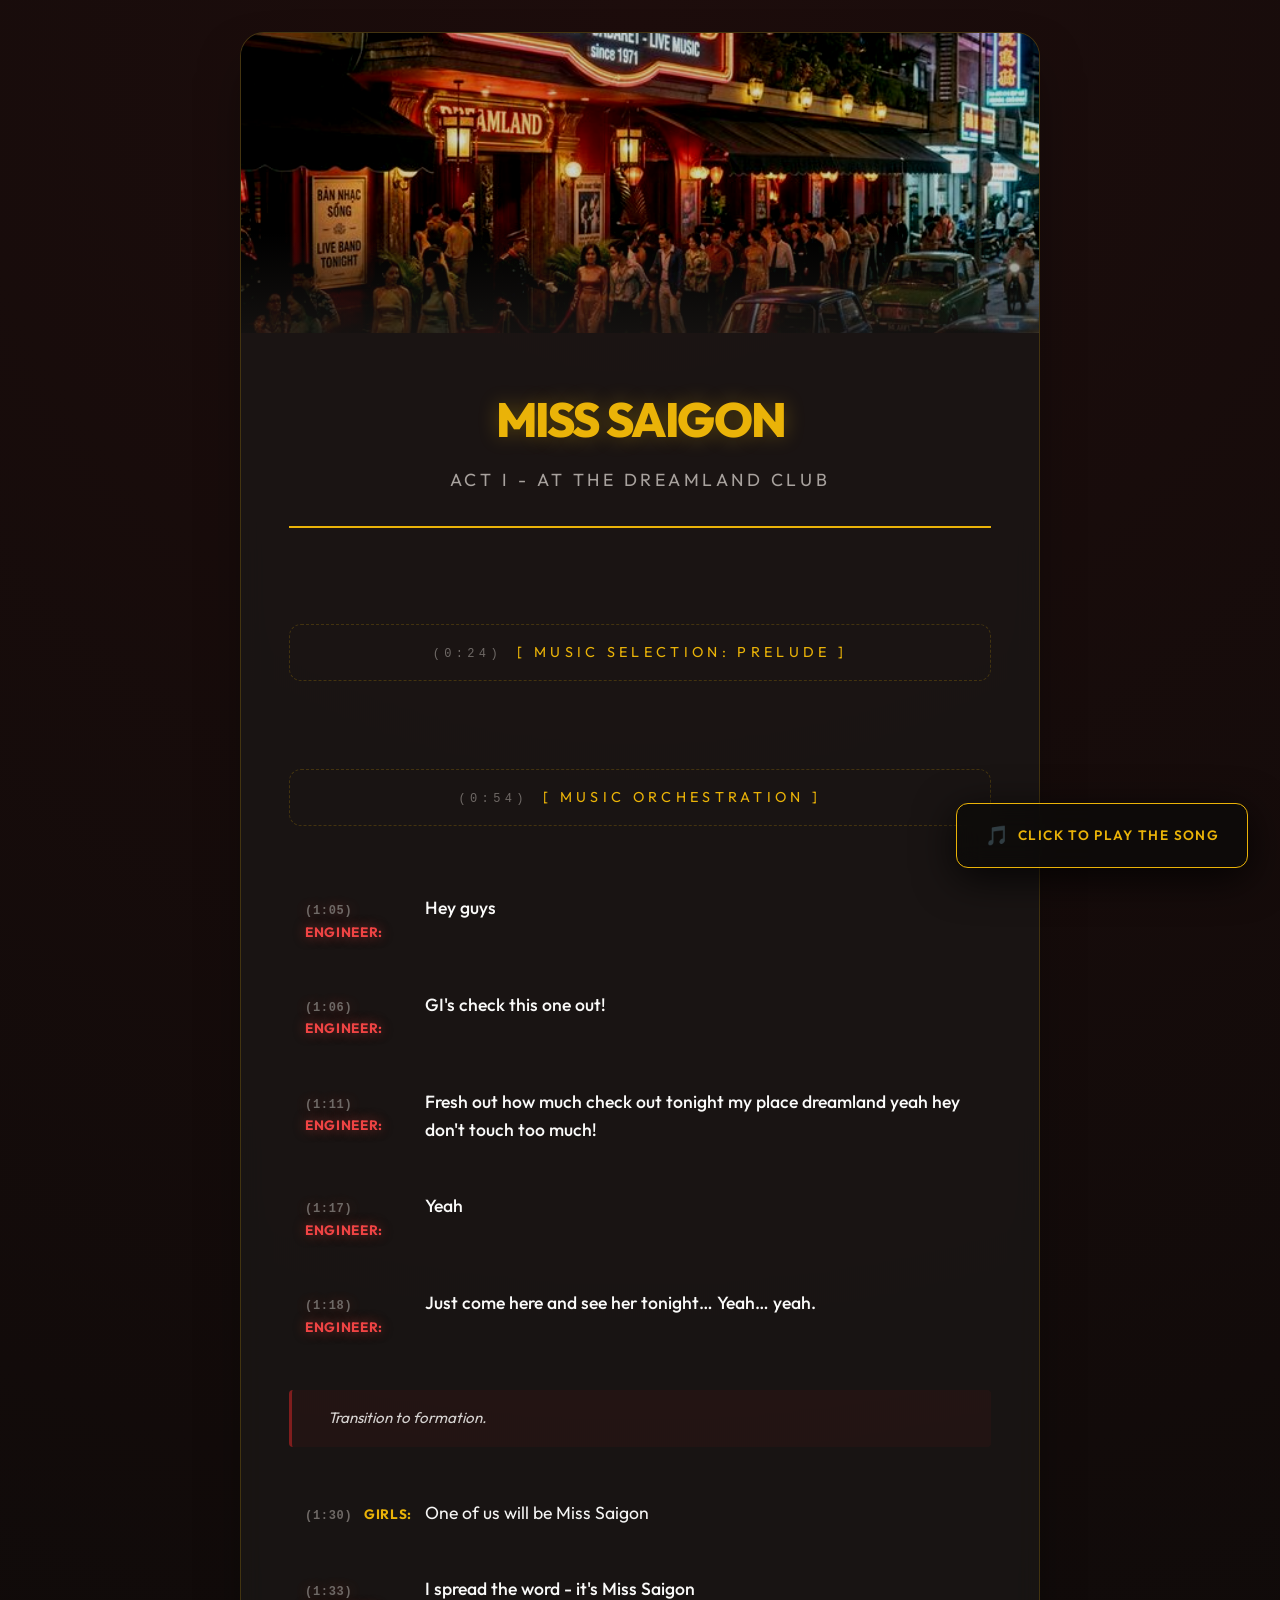
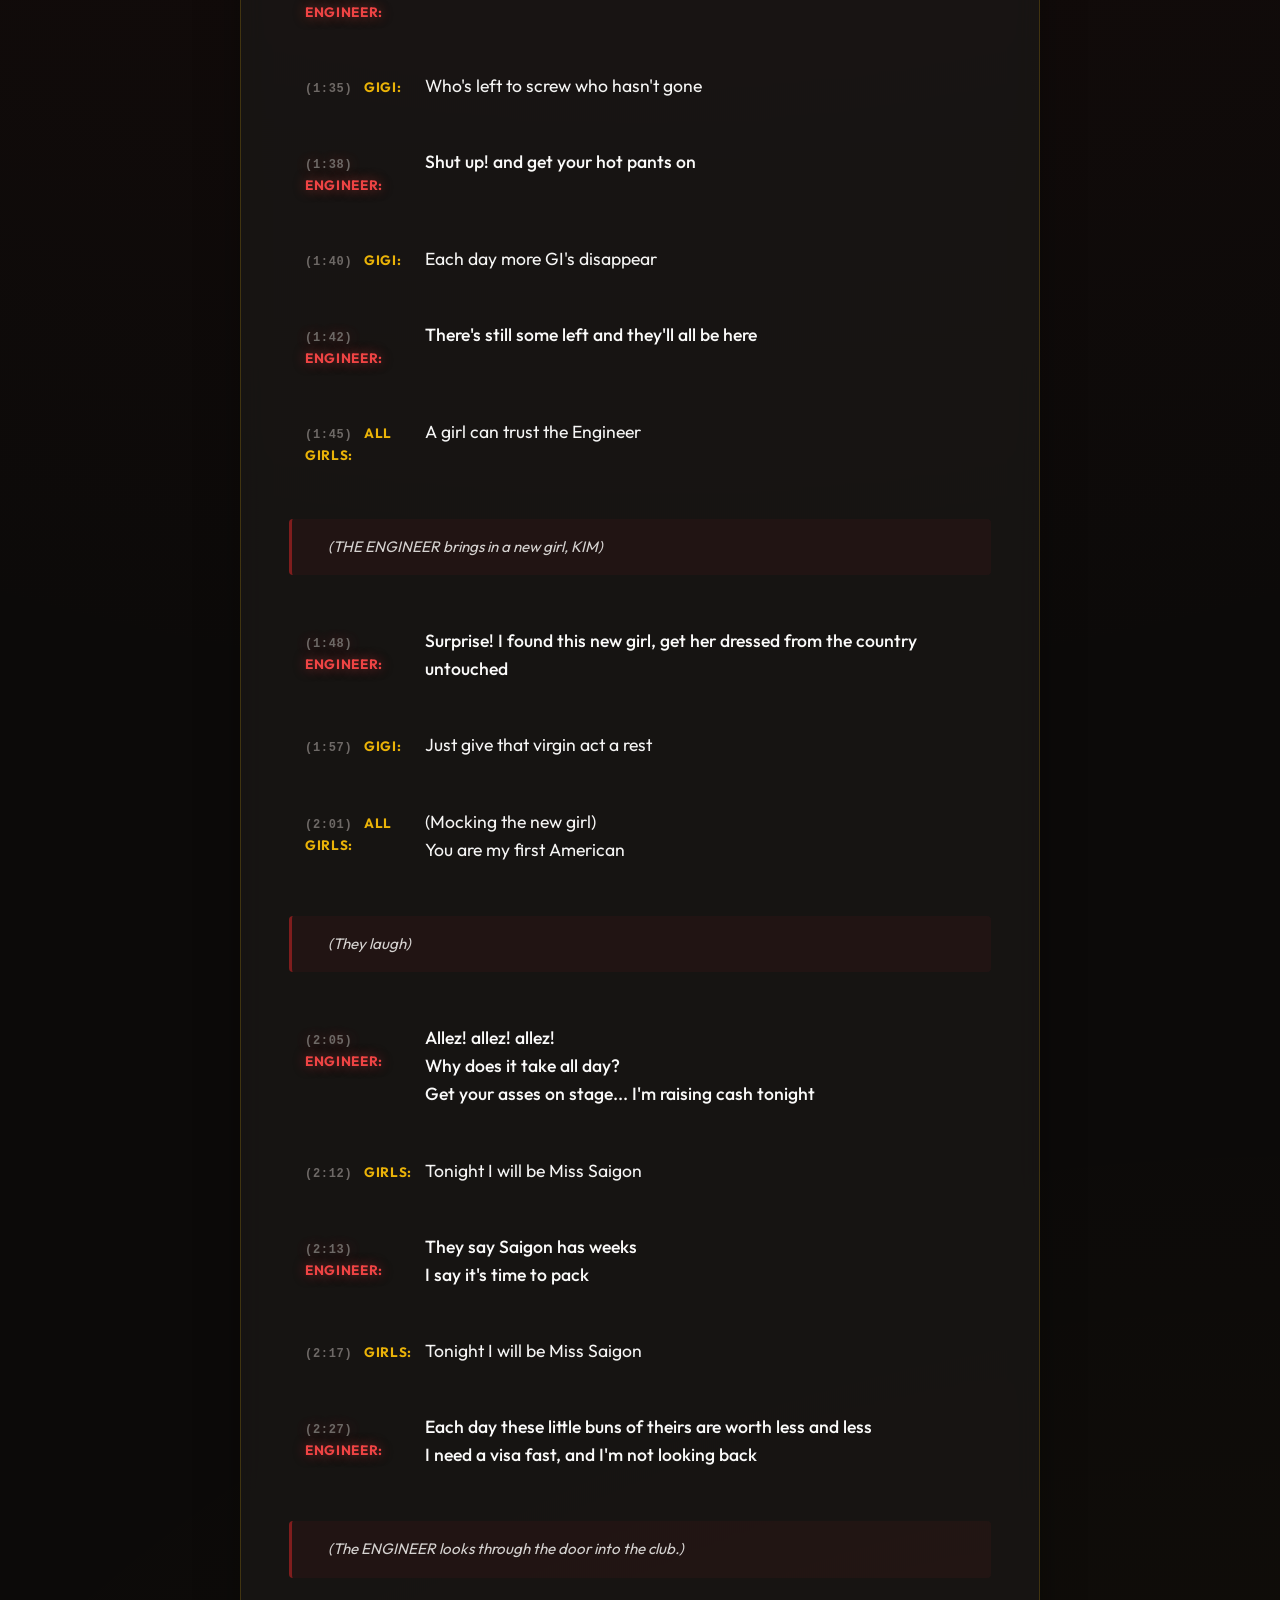
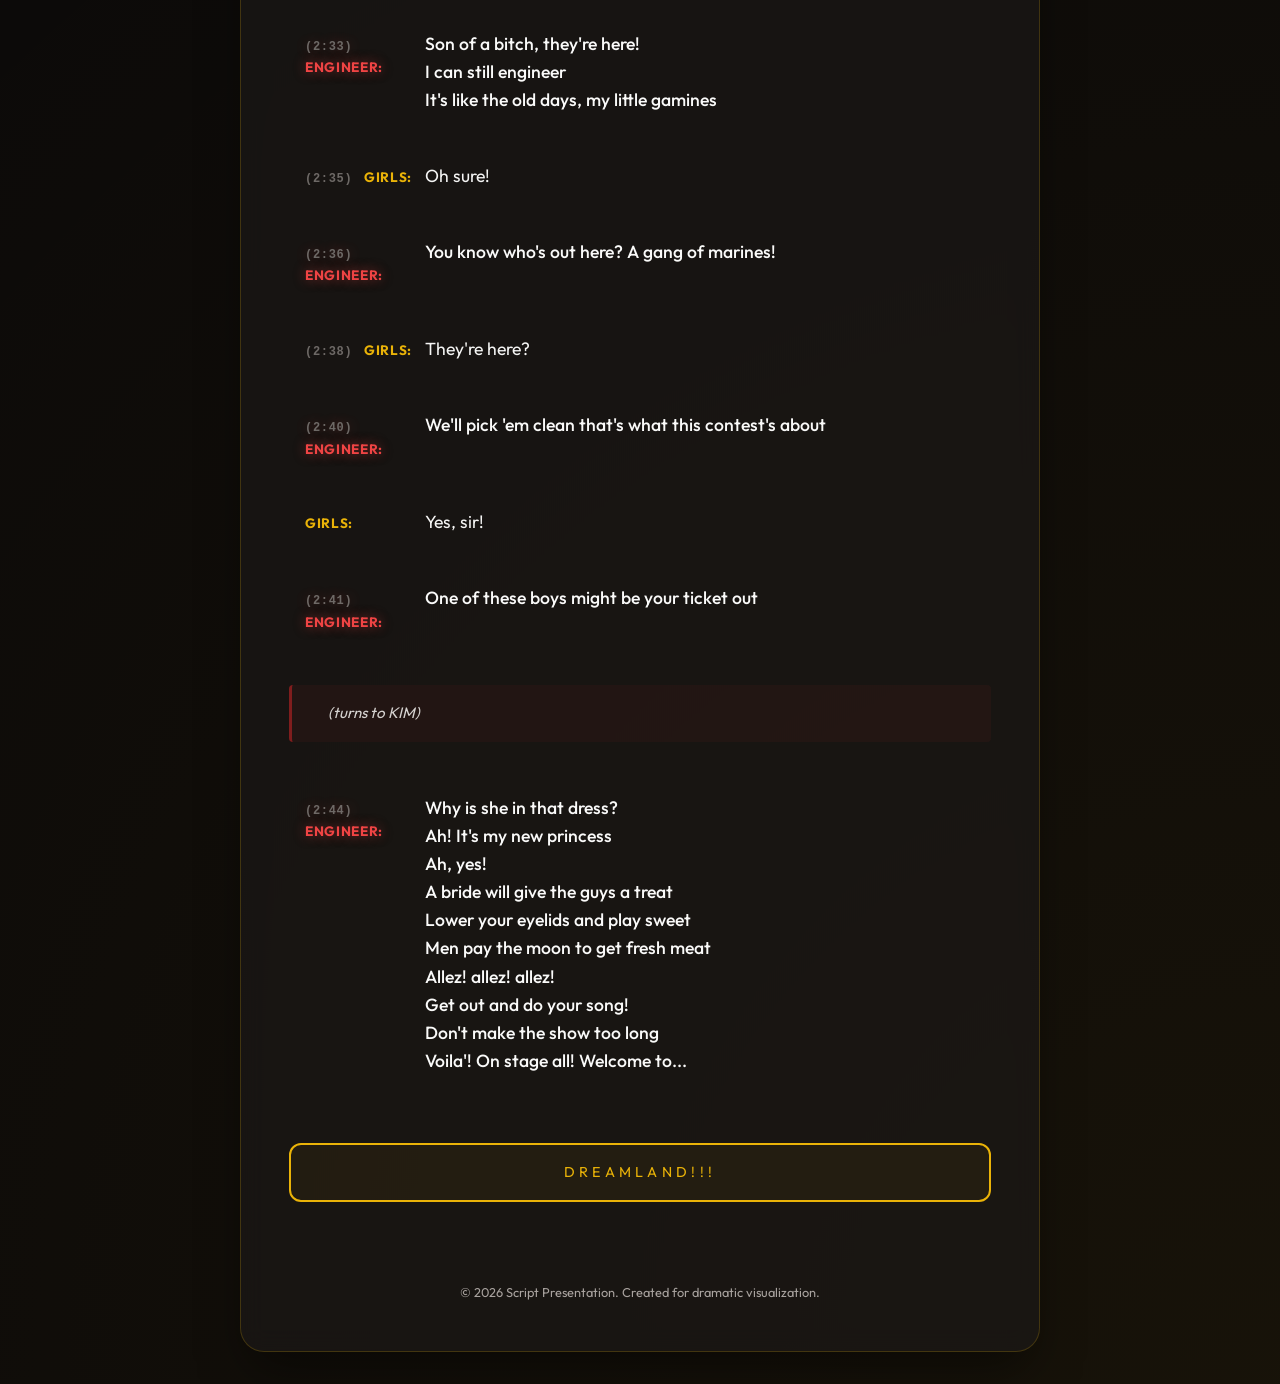
==== commit 5c8bea60: "Enhanced the UX in playing the audio" ====
--- a/index.html
+++ b/index.html
@@ -14,34 +14,42 @@
 <body>
 
   <!-- Background Audio (Autoplay-compliant setup) -->
-  <audio id="bg-music" loop preload="auto">
-    <source src="misssaigon.mp3" type="audio/mp4">
-    <!-- If misssaigon.mp3 is available later, the user can replace this source -->
+  <audio id="bg-music" loop preload="auto" crossorigin="anonymous">
+    <source src="misssaigon.mp3" type="audio/mpeg">
+    <!-- Ensure the file is named misssaigon.mp3 (lowercase) for hosted environments -->
   </audio>
 
-  <!-- Audio Controller Floating UI -->
-  <div id="audio-pill" class="audio-pill">
-    <div class="pill-main">
-      <button id="audio-toggle" title="Toggle Music">
-        <span class="music-icon" id="play-pause-icon">▶</span>
+  <div id="audio-pill" class="audio-pill paused" onclick="startShow()">
+    <!-- Initial Prompt -->
+    <div id="play-prompt">
+      <span class="music-icon">🎵</span> Click to play the song
+    </div>
+
+    <!-- Top Row: Play/Pause, Timeline, and Timestamp -->
+    <div class="pill-top pill-hidden">
+      <button id="audio-toggle" title="Play/Pause">
+        <span id="play-pause-icon" class="play-pause-icon play-state"></span>
       </button>
-      <div class="audio-info">
-        <span class="pill-text">Click to listen to the act.</span>
-        <div class="playback-stats">
-          <span class="time-display"><span id="current-time">0:00</span> / <span id="total-duration">0:00</span></span>
-          <select id="speed-select" title="Playback Speed">
-            <option value="0.5">0.5x</option>
-            <option value="0.75">0.75x</option>
-            <option value="1.0" selected>1.0x</option>
-            <option value="1.25">1.25x</option>
-            <option value="1.5">1.5x</option>
-            <option value="2.0">2.0x</option>
-          </select>
-        </div>
-      </div>
+      <input type="range" id="timeline" min="0" value="0" step="0.1">
+      <span id="current-time" class="timestamp-display">0:00 / 0:00</span>
     </div>
-    <div class="progress-container" id="progress-container" title="Seek Audio">
-      <div class="progress-bar" id="progress-bar"></div>
+
+    <!-- Bottom Row: Other Controls -->
+    <div class="pill-bottom pill-hidden">
+      <div class="scroll-toggle">
+        <input type="checkbox" id="auto-scroll-toggle" checked>
+        <label for="auto-scroll-toggle">Auto-Scroll</label>
+      </div>
+      <div class="audio-controls-extra">
+        <select id="speed-select" class="speed-select" title="Playback Speed">
+          <option value="0.5">0.5x</option>
+          <option value="0.75">0.75x</option>
+          <option value="1" selected>1.0x</option>
+          <option value="1.25">1.25x</option>
+          <option value="1.5">1.5x</option>
+          <option value="2">2.0x</option>
+        </select>
+      </div>
     </div>
   </div>
 
@@ -57,36 +65,36 @@
     <main class="script-section">
       
       <!-- Prelude -->
-      <div class="music-entry" id="music-0-24" data-time="24">
+      <div class="music-entry" id="music-0-24">
         <span class="timestamp">(0:24)</span> [ Music Selection: Prelude ]
       </div>
 
-      <div class="music-entry" id="music-0-54" data-time="54">
+      <div class="music-entry" id="music-0-54">
         <span class="timestamp">(0:54)</span> [ Music Orchestration ]
       </div>
 
       <!-- Dialogue Block 1 -->
-      <article class="line engineer" id="line-1-05" data-time="65">
+      <article class="line engineer" id="line-1-05">
         <span class="speaker"><span class="timestamp">(1:05)</span> Engineer:</span>
         <span class="dialogue">Hey guys</span>
       </article>
 
-      <article class="line engineer" id="line-1-06" data-time="66">
+      <article class="line engineer" id="line-1-06">
         <span class="speaker"><span class="timestamp">(1:06)</span> Engineer:</span>
         <span class="dialogue">GI's check this one out!</span>
       </article>
 
-      <article class="line engineer" id="line-1-11" data-time="71">
+      <article class="line engineer" id="line-1-11">
         <span class="speaker"><span class="timestamp">(1:11)</span> Engineer:</span>
         <span class="dialogue">Fresh out how much check out tonight my place dreamland yeah hey don't touch too much!</span>
       </article>
 
-      <article class="line engineer" id="line-1-17" data-time="77">
+      <article class="line engineer" id="line-1-17">
         <span class="speaker"><span class="timestamp">(1:17)</span> Engineer:</span>
         <span class="dialogue">Yeah</span>
       </article>
 
-      <article class="line engineer" id="line-1-18" data-time="78">
+      <article class="line engineer" id="line-1-18">
         <span class="speaker"><span class="timestamp">(1:18)</span> Engineer:</span>
         <span class="dialogue">Just come here and see her tonight… Yeah… yeah.</span>
       </article>
@@ -97,38 +105,38 @@
       </div>
 
       <!-- Scene Development -->
-      <article class="line" id="line-girls-1" data-time="90">
-        <span class="speaker">GIRLS</span>
+      <article class="line" id="line-1-30">
+        <span class="speaker"><span class="timestamp">(1:30)</span> GIRLS:</span>
         <span class="dialogue">One of us will be Miss Saigon</span>
       </article>
 
-      <article class="line engineer" id="line-engineer-1" data-time="93">
-        <span class="speaker">ENGINEER</span>
+      <article class="line engineer" id="line-1-33">
+        <span class="speaker"><span class="timestamp">(1:33)</span> ENGINEER:</span>
         <span class="dialogue">I spread the word - it's Miss Saigon</span>
       </article>
 
-      <article class="line" id="line-gigi-1" data-time="95">
-        <span class="speaker">GIGI</span>
+      <article class="line" id="line-1-35">
+        <span class="speaker"><span class="timestamp">(1:35)</span> GIGI:</span>
         <span class="dialogue">Who's left to screw who hasn't gone</span>
       </article>
 
-      <article class="line engineer" id="line-engineer-2" data-time="98">
-        <span class="speaker">ENGINEER</span>
+      <article class="line engineer" id="line-1-38">
+        <span class="speaker"><span class="timestamp">(1:38)</span> ENGINEER:</span>
         <span class="dialogue">Shut up! and get your hot pants on</span>
       </article>
 
-      <article class="line" id="line-gigi-2" data-time="100">
-        <span class="speaker">GIGI</span>
+      <article class="line" id="line-1-40">
+        <span class="speaker"><span class="timestamp">(1:40)</span> GIGI:</span>
         <span class="dialogue">Each day more GI's disappear</span>
       </article>
 
-      <article class="line engineer" id="line-engineer-3" data-time="102">
-        <span class="speaker">ENGINEER</span>
+      <article class="line engineer" id="line-1-42">
+        <span class="speaker"><span class="timestamp">(1:42)</span> ENGINEER:</span>
         <span class="dialogue">There's still some left and they'll all be here</span>
       </article>
 
-      <article class="line" id="line-allgirls-1" data-time="105">
-        <span class="speaker">ALL GIRLS</span>
+      <article class="line" id="line-1-45">
+        <span class="speaker"><span class="timestamp">(1:45)</span> ALL GIRLS:</span>
         <span class="dialogue">A girl can trust the Engineer</span>
       </article>
 
@@ -137,18 +145,18 @@
         (THE ENGINEER brings in a new girl, KIM)
       </div>
 
-      <article class="line engineer" id="line-engineer-4" data-time="108">
-        <span class="speaker">ENGINEER</span>
+      <article class="line engineer" id="line-1-48">
+        <span class="speaker"><span class="timestamp">(1:48)</span> ENGINEER:</span>
         <span class="dialogue">Surprise! I found this new girl, get her dressed from the country untouched</span>
       </article>
 
-      <article class="line" id="line-gigi-3" data-time="117">
-        <span class="speaker">GIGI</span>
+      <article class="line" id="line-1-57">
+        <span class="speaker"><span class="timestamp">(1:57)</span> GIGI:</span>
         <span class="dialogue">Just give that virgin act a rest</span>
       </article>
 
-      <article class="line" id="line-allgirls-2" data-time="121">
-        <span class="speaker">ALL GIRLS</span>
+      <article class="line" id="line-2-01">
+        <span class="speaker"><span class="timestamp">(2:01)</span> ALL GIRLS:</span>
         <span class="dialogue">(Mocking the new girl)<br>You are my first American</span>
       </article>
 
@@ -156,28 +164,28 @@
         (They laugh)
       </div>
 
-      <article class="line engineer" id="line-engineer-5" data-time="125">
-        <span class="speaker">ENGINEER</span>
+      <article class="line engineer" id="line-2-05">
+        <span class="speaker"><span class="timestamp">(2:05)</span> ENGINEER:</span>
         <span class="dialogue">Allez! allez! allez!<br>Why does it take all day?<br>Get your asses on stage... I'm raising cash tonight</span>
       </article>
 
-      <article class="line" id="line-girls-2" data-time="132">
-        <span class="speaker">GIRLS</span>
+      <article class="line" id="line-2-12">
+        <span class="speaker"><span class="timestamp">(2:12)</span> GIRLS:</span>
         <span class="dialogue">Tonight I will be Miss Saigon</span>
       </article>
 
-      <article class="line engineer" id="line-engineer-6" data-time="133">
-        <span class="speaker">ENGINEER</span>
+      <article class="line engineer" id="line-2-13">
+        <span class="speaker"><span class="timestamp">(2:13)</span> ENGINEER:</span>
         <span class="dialogue">They say Saigon has weeks<br>I say it's time to pack</span>
       </article>
 
-      <article class="line" id="line-girls-3" data-time="137">
-        <span class="speaker">GIRLS</span>
+      <article class="line" id="line-2-17">
+        <span class="speaker"><span class="timestamp">(2:17)</span> GIRLS:</span>
         <span class="dialogue">Tonight I will be Miss Saigon</span>
       </article>
 
-      <article class="line engineer" id="line-engineer-7" data-time="147">
-        <span class="speaker">ENGINEER </span>
+      <article class="line engineer" id="line-2-27">
+        <span class="speaker"><span class="timestamp">(2:27)</span> ENGINEER: </span>
         <span class="dialogue">Each day these little buns of theirs are worth less and less<br>I need a visa fast, and I'm not looking back</span>
       </article>
 
@@ -185,38 +193,38 @@
         (The ENGINEER looks through the door into the club.)
       </div>
 
-      <article class="line engineer" id="line-engineer-8" data-time="153">
-        <span class="speaker">ENGINEER</span>
+      <article class="line engineer" id="line-2-33">
+        <span class="speaker"><span class="timestamp">(2:33)</span> ENGINEER:</span>
         <span class="dialogue">Son of a bitch, they're here!<br>I can still engineer<br>It's like the old days, my little gamines</span>
       </article>
 
-      <article class="line" id="line-girls-4" data-time="155">
-        <span class="speaker">GIRLS</span>
+      <article class="line" id="line-2-35">
+        <span class="speaker"><span class="timestamp">(2:35)</span> GIRLS:</span>
         <span class="dialogue">Oh sure!</span>
       </article>
 
-      <article class="line engineer" id="line-engineer-9" data-time="156">
-        <span class="speaker">ENGINEER</span>
+      <article class="line engineer" id="line-2-36">
+        <span class="speaker"><span class="timestamp">(2:36)</span> ENGINEER:</span>
         <span class="dialogue">You know who's out here? A gang of marines!</span>
       </article>
 
-      <article class="line" id="line-girls-5" data-time="158">
-        <span class="speaker">GIRLS</span>
+      <article class="line" id="line-2-38">
+        <span class="speaker"><span class="timestamp">(2:38)</span> GIRLS:</span>
         <span class="dialogue">They're here?</span>
       </article>
 
-      <article class="line engineer" id="line-engineer-10" data-time="160">
-        <span class="speaker">ENGINEER</span>
+      <article class="line engineer" id="line-2-40-1">
+        <span class="speaker"><span class="timestamp">(2:40)</span> ENGINEER:</span>
         <span class="dialogue">We'll pick 'em clean that's what this contest's about</span>
       </article>
 
-      <article class="line" id="line-girls-6" data-time="161">
-        <span class="speaker">GIRLS</span>
+      <article class="line" id="line-2-40-2">
+        <span class="speaker">GIRLS:</span>
         <span class="dialogue">Yes, sir!</span>
       </article>
 
-      <article class="line engineer" id="line-engineer-11" data-time="162">
-        <span class="speaker">ENGINEER</span>
+      <article class="line engineer" id="line-2-41">
+        <span class="speaker"><span class="timestamp">(2:41)</span> ENGINEER:</span>
         <span class="dialogue">One of these boys might be your ticket out</span>
       </article>
 
@@ -224,8 +232,8 @@
         (turns to KIM)
       </div>
 
-      <article class="line engineer" id="line-engineer-12" data-time="164">
-        <span class="speaker">ENGINEER</span>
+      <article class="line engineer" id="line-2-44">
+        <span class="speaker"><span class="timestamp">(2:44)</span> ENGINEER:</span>
         <span class="dialogue">
           Why is she in that dress?<br>
           Ah! It's my new princess<br>
@@ -253,108 +261,87 @@
   <script>
     const audio = document.getElementById('bg-music');
     const pill = document.getElementById('audio-pill');
+    const playPrompt = document.getElementById('play-prompt');
+    const pillTop = document.querySelector('.pill-top');
+    const pillBottom = document.querySelector('.pill-bottom');
     const btn = document.getElementById('audio-toggle');
     const playPauseIcon = document.getElementById('play-pause-icon');
-    const pillText = document.querySelector('.pill-text');
-    
-    // New Control Elements
-    const currentTimeEl = document.getElementById('current-time');
-    const totalDurationEl = document.getElementById('total-duration');
-    const progressBar = document.getElementById('progress-bar');
-    const progressContainer = document.getElementById('progress-container');
+    const timeline = document.getElementById('timeline');
+    const autoScrollToggle = document.getElementById('auto-scroll-toggle');
+    const currentTimeDisplay = document.getElementById('current-time');
     const speedSelect = document.getElementById('speed-select');
-
     let hasPlayed = false;
 
-    // Time Formatter logic
-    const formatTime = (seconds) => {
-      if (isNaN(seconds)) return "0:00";
-      const m = Math.floor(seconds / 60);
-      const s = Math.floor(seconds % 60);
-      return `${m}:${s.toString().padStart(2, '0')}`;
+    // Time-based map for synchronization
+    const syncData = [
+      { time: 24, id: 'music-0-24' },
+      { time: 54, id: 'music-0-54' },
+      { time: 65, id: 'line-1-05' },
+      { time: 66, id: 'line-1-06' },
+      { time: 71, id: 'line-1-11' },
+      { time: 77, id: 'line-1-17' },
+      { time: 78, id: 'line-1-18' },
+      { time: 90, id: 'line-1-30' },
+      { time: 93, id: 'line-1-33' },
+      { time: 95, id: 'line-1-35' },
+      { time: 98, id: 'line-1-38' },
+      { time: 100, id: 'line-1-40' },
+      { time: 102, id: 'line-1-42' },
+      { time: 105, id: 'line-1-45' },
+      { time: 108, id: 'line-1-48' },
+      { time: 117, id: 'line-1-57' },
+      { time: 121, id: 'line-2-01' },
+      { time: 125, id: 'line-2-05' },
+      { time: 132, id: 'line-2-12' },
+      { time: 133, id: 'line-2-13' },
+      { time: 137, id: 'line-2-17' },
+      { time: 147, id: 'line-2-27' },
+      { time: 153, id: 'line-2-33' },
+      { time: 155, id: 'line-2-35' },
+      { time: 156, id: 'line-2-36' },
+      { time: 158, id: 'line-2-38' },
+      { time: 160, id: 'line-2-40-1' },
+      { time: 161, id: 'line-2-41' },
+      { time: 164, id: 'line-2-44' }
+    ];
+
+    let lastId = null;
+
+    const updatePlayPauseUI = () => {
+      if (audio.paused) {
+        playPauseIcon.classList.add('play-state');
+        playPauseIcon.classList.remove('pause-state');
+        pill.classList.add('paused');
+      } else {
+        playPauseIcon.classList.add('pause-state');
+        playPauseIcon.classList.remove('play-state');
+        pill.classList.remove('paused');
+      }
     };
-
-    // Make sure duration is populated when audio loads
-    audio.addEventListener('loadedmetadata', () => {
-      totalDurationEl.textContent = formatTime(audio.duration);
-    });
-
-    // Speed Dropdown Logic
-    speedSelect.addEventListener('change', (e) => {
-      audio.playbackRate = parseFloat(e.target.value);
-    });
-
-    // Expand/collapse on pill click
-    pill.addEventListener('click', (e) => {
-      if (e.target.closest('button') || e.target.closest('select') || e.target.closest('.progress-container')) return;
-      pill.classList.toggle('expanded');
-    });
-
-    // Seek Click Logic
-    progressContainer.addEventListener('click', (e) => {
-      e.stopPropagation();
-      if (!audio.duration) return;
-      const rect = progressContainer.getBoundingClientRect();
-      const pos = (e.clientX - rect.left) / rect.width;
-      audio.currentTime = pos * audio.duration;
-      if (!hasPlayed) startShow();
-    });
-
-    // Elements mapping for lyrics scroll
-    const timeElements = Array.from(document.querySelectorAll('[data-time]'))
-      .map(el => ({ element: el, time: parseFloat(el.getAttribute('data-time')) }))
-      .sort((a, b) => a.time - b.time); 
-
-    let activeIndex = -1;
-
-    audio.addEventListener('timeupdate', () => {
-      const currentTime = audio.currentTime;
-      
-      // Update UI Controls
-      currentTimeEl.textContent = formatTime(currentTime);
-      if (audio.duration) {
-         totalDurationEl.textContent = formatTime(audio.duration);
-         progressBar.style.width = `${(currentTime / audio.duration) * 100}%`;
-      }
-
-      // Auto-Scrolling Logic
-      let newActiveIndex = -1;
-      for (let i = 0; i < timeElements.length; i++) {
-        if (currentTime >= timeElements[i].time) {
-          newActiveIndex = i;
-        } else {
-          break; // Stop since it's sorted
-        }
-      }
-
-      if (newActiveIndex !== activeIndex) {
-        timeElements.forEach((item, index) => {
-          if (index < newActiveIndex) {
-            item.element.classList.remove('active-line');
-            item.element.classList.add('past-line'); 
-          } else if (index === newActiveIndex) {
-            item.element.classList.add('active-line');
-            item.element.classList.remove('past-line');
-          } else {
-            item.element.classList.remove('active-line');
-            item.element.classList.remove('past-line');
-          }
-        });
-
-        activeIndex = newActiveIndex;
-        
-        if (activeIndex >= 0) {
-          const activeItem = timeElements[activeIndex];
-          activeItem.element.scrollIntoView({ behavior: 'smooth', block: 'center' });
-        }
-      }
-    });
 
     const startShow = () => {
       if (!hasPlayed) {
-        audio.play().catch(e => console.log(e));
-        pillText.textContent = "Dreamland Orchestration";
+        // iOS/Safari robustness: Play must be called directly in the stack
+        const playPromise = audio.play();
+        if (playPromise !== undefined) {
+          playPromise.then(() => {
+            console.log("Playback started successfully");
+          }).catch(error => {
+            console.error("Playback failed:", error);
+            // On iOS, if audio/mpeg fails, it might be due to a missing file or codec
+          });
+        }
+
         hasPlayed = true;
+        
+        // Switch views
+        playPrompt.classList.add('pill-hidden');
+        pillTop.classList.remove('pill-hidden');
+        pillBottom.classList.remove('pill-hidden');
+        pill.removeAttribute('onclick'); // Remove initial click handler
+        pill.style.cursor = 'default';
+
+        updatePlayPauseUI();
       }
     };
 
@@ -362,30 +349,75 @@
 
     btn.addEventListener('click', (e) => {
       e.stopPropagation();
-      startShow(); 
+      startShow();
       
       if (audio.paused) {
         audio.play();
-        pillText.textContent = "Dreamland Orchestration";
-        playPauseIcon.textContent = "⏸";
-        pill.classList.remove('paused');
       } else {
         audio.pause();
-        pillText.textContent = "Click to listen to the act.";
-        playPauseIcon.textContent = "▶";
-        pill.classList.add('paused');
       }
+      updatePlayPauseUI();
     });
 
-    // Also update icon if audio ends or starts via other means
-    audio.addEventListener('play', () => {
-      playPauseIcon.textContent = "⏸";
-      pill.classList.remove('paused');
+    // Update timeline max when metadata loads
+    audio.addEventListener('loadedmetadata', () => {
+      timeline.max = audio.duration;
+      currentTimeDisplay.textContent = `0:00 / ${formatTime(audio.duration)}`;
     });
 
-    audio.addEventListener('pause', () => {
-      playPauseIcon.textContent = "▶";
-      pill.classList.add('paused');
+    // Handle range input (seeking)
+    timeline.addEventListener('input', () => {
+      audio.currentTime = timeline.value;
+    });
+
+    // Speed Control Logic
+    speedSelect.addEventListener('change', () => {
+      audio.playbackRate = parseFloat(speedSelect.value);
+    });
+
+    // Time Format Helper
+    const formatTime = (seconds) => {
+      const min = Math.floor(seconds / 60);
+      const sec = Math.floor(seconds % 60);
+      return `${min}:${sec.toString().padStart(2, '0')}`;
+    };
+
+    // Auto-scroll logic
+    audio.addEventListener('timeupdate', () => {
+      const currentTime = audio.currentTime;
+      timeline.value = currentTime;
+      currentTimeDisplay.textContent = `${formatTime(currentTime)} / ${formatTime(audio.duration || 0)}`;
+      
+      // Find the best matching entry
+      let currentEntry = null;
+      for (let i = 0; i < syncData.length; i++) {
+        if (currentTime >= syncData[i].time) {
+          currentEntry = syncData[i];
+        } else {
+          break;
+        }
+      }
+
+      if (currentEntry && currentEntry.id !== lastId) {
+        // Remove active class from previous
+        if (lastId) {
+          const prevEl = document.getElementById(lastId);
+          if (prevEl) prevEl.classList.remove('active-line');
+        }
+
+        const el = document.getElementById(currentEntry.id);
+        if (el) {
+          el.classList.add('active-line');
+          
+          if (autoScrollToggle.checked) {
+            el.scrollIntoView({
+              behavior: 'smooth',
+              block: 'center'
+            });
+          }
+        }
+        lastId = currentEntry.id;
+      }
     });
   </script>
 </body>
--- a/miss-saigon.css
+++ b/miss-saigon.css
@@ -114,27 +114,6 @@
   transform: translateX(4px);
 }
 
-/* Active Line Sync Styles */
-.line.active-line {
-  background: rgba(234, 179, 8, 0.08); 
-  border-left: 3px solid var(--accent-gold);
-  padding-left: calc(1rem - 3px); 
-  transform: scale(1.02);
-  box-shadow: 0 4px 20px rgba(0, 0, 0, 0.2);
-  z-index: 10;
-  position: relative;
-}
-
-.line.engineer.active-line {
-  background: rgba(239, 68, 68, 0.08);
-  border-left: 3px solid #ef4444;
-}
-
-.line.past-line {
-  opacity: 0.4;
-  filter: grayscale(0.5);
-}
-
 .speaker {
   font-weight: 700;
   color: var(--accent-gold);
@@ -161,21 +140,6 @@
 .line.engineer:hover {
   background: rgba(239, 68, 68, 0.05);
   border-right: 2px solid rgba(239, 68, 68, 0.3);
-}
-
-/* Music Entry Active States */
-.music-entry.active-line {
-  background: rgba(234, 179, 8, 0.1);
-  border: 1px solid var(--accent-gold);
-  transform: scale(1.02);
-  box-shadow: 0 0 25px rgba(234, 179, 8, 0.2);
-  color: #fff; /* Brighter text when active */
-  z-index: 10;
-}
-
-.music-entry.past-line {
-  opacity: 0.3;
-  filter: blur(0.5px);
 }
 
 .timestamp {
@@ -244,113 +208,21 @@
   bottom: 2rem;
   right: 2rem;
   z-index: 1000;
-  background: rgba(12, 10, 9, 0.82);
+  background: rgba(12, 10, 9, 0.8);
   backdrop-filter: blur(12px);
   border: 1px solid var(--accent-gold);
-  border-radius: 50px;
-  padding: 0.75rem 1.5rem;
-  box-shadow: 0 10px 40px rgba(0, 0, 0, 0.6);
-  transition: all 0.5s cubic-bezier(0.4, 0, 0.2, 1);
+  border-radius: 12px;
+  padding: 0.75rem 1.25rem;
+  box-shadow: 0 10px 40px rgba(0, 0, 0, 0.8);
+  display: flex;
+  flex-direction: column;
+  align-items: center;
+  gap: 0.75rem;
+  transition: all 0.4s cubic-bezier(0.175, 0.885, 0.32, 1.275);
   animation: slideInUp 0.8s ease-out;
-  min-width: fit-content;
-  display: flex;
-  flex-direction: column;
-  align-items: center;
-  justify-content: center;
-  cursor: pointer;
-  overflow: hidden;
-}
-
-.audio-pill.expanded {
-  width: 300px;
-  border-radius: 20px;
-  padding: 1.25rem 1.25rem 0.8rem 1.25rem;
-}
-
-.pill-main {
-  display: flex;
-  align-items: center;
-  justify-content: center;
-  gap: 1rem;
-}
-
-.audio-info {
-  display: flex;
-  flex-direction: column;
-}
-
-.playback-stats {
-  display: flex;
-  align-items: center;
-  gap: 0.5rem;
-  font-family: 'Courier New', monospace;
-  font-size: 0.85rem;
-  
-  /* Hidden by default */
-  max-height: 0;
-  opacity: 0;
-  margin-top: 0;
-  overflow: hidden;
-  transition: all 0.3s ease;
-}
-
-.audio-pill.expanded .playback-stats {
-  max-height: 40px;
-  opacity: 1;
-  margin-top: 0.25rem;
-}
-
-.time-display {
-  color: var(--text-muted);
-}
-
-#speed-select {
-  background: rgba(234, 179, 8, 0.15);
-  border: 1px solid var(--accent-gold);
-  border-radius: 4px;
-  padding: 0.1rem 0.4rem;
-  font-size: 0.75rem;
-  cursor: pointer;
-  color: var(--accent-gold);
-  font-family: inherit;
-  font-weight: 600;
-  transition: all 0.2s ease;
-}
-
-#speed-select:hover {
-  background: rgba(234, 179, 8, 0.3);
-}
-
-#speed-select option {
-  background: var(--bg-color);
-  color: var(--text-main);
-}
-
-.progress-container {
-  width: 100%;
-  background: rgba(255, 255, 255, 0.1);
-  border-radius: 3px;
-  cursor: pointer;
-  
-  /* Hidden by default */
-  height: 0;
-  opacity: 0;
-  margin-top: 0;
-  transition: all 0.3s ease;
-}
-
-.audio-pill.expanded .progress-container {
-  height: 6px;
-  opacity: 1;
-  margin-top: 1rem;
-}
-
-.progress-bar {
-  height: 100%;
-  background: var(--accent-gold);
-  width: 0%;
-  border-radius: 3px;
-  transition: width 0.1s linear;
+  max-width: 90vw;
+  width: auto;
+  cursor: pointer;
 }
 
 .audio-pill.hidden {
@@ -359,43 +231,98 @@
   transform: translateY(20px);
 }
 
-.audio-pill button#audio-toggle {
+.audio-pill button {
   background: none;
   border: none;
   color: var(--accent-gold);
   cursor: pointer;
   display: flex;
   align-items: center;
-  justify-content: center;
-  padding: 0;
-}
-
-.pill-text {
+  gap: 0.75rem;
   font-family: inherit;
   font-weight: 600;
+  font-size: 1rem;
+  text-transform: uppercase;
+  letter-spacing: 0.05em;
+  padding: 0.25rem;
+  transition: transform 0.2s ease;
+}
+
+.audio-pill button:hover {
+  transform: scale(1.1);
+}
+
+.play-pause-icon {
+  width: 20px;
+  height: 20px;
+  position: relative;
+  display: flex;
+  align-items: center;
+  justify-content: center;
+}
+
+/* Play Icon (Triangle) */
+.play-pause-icon.play-state::before {
+  content: '';
+  width: 0;
+  height: 0;
+  border-style: solid;
+  border-width: 10px 0 10px 16px;
+  border-color: transparent transparent transparent var(--accent-gold);
+  margin-left: 2px;
+}
+
+/* Pause Icon (Two Bars) */
+.play-pause-icon.pause-state::before,
+.play-pause-icon.pause-state::after {
+  content: '';
+  width: 6px;
+  height: 18px;
+  background-color: var(--accent-gold);
+  border-radius: 2px;
+}
+
+.play-pause-icon.pause-state::before {
+  margin-right: 4px;
+}
+
+#play-prompt {
+  color: var(--accent-gold);
+  font-weight: 600;
   font-size: 0.85rem;
   text-transform: uppercase;
-  letter-spacing: 0.05em;
-  color: var(--accent-gold);
+  letter-spacing: 0.1em;
+  padding: 0.25rem 0.5rem;
+  display: flex;
+  align-items: center;
+  gap: 0.5rem;
+}
+
+.pill-hidden {
+  display: none !important;
+}
+
+.pill-top {
+  display: flex;
+  align-items: center;
+  gap: 1.25rem;
+  width: 100%;
+  justify-content: space-between;
+}
+
+.pill-bottom {
+  display: flex;
+  align-items: center;
+  gap: 1.5rem;
+  width: 100%;
+  justify-content: center;
+  padding-top: 0.25rem;
+  opacity: 0.8;
 }
 
 .music-icon {
-  font-size: 1.5rem;
+  font-size: 1.2rem;
   animation: pulse 2s infinite ease-in-out;
-  
-  /* Hidden by default */
-  max-width: 0;
-  opacity: 0;
-  margin-right: 0;
-  overflow: hidden;
-  display: block;
-  transition: all 0.4s ease;
-}
-
-.audio-pill.expanded .music-icon {
-  max-width: 40px;
-  opacity: 1;
-  margin-right: 1rem;
 }
 
 .audio-pill.paused .music-icon {
@@ -403,6 +330,115 @@
   opacity: 0.5;
 }
 
+/* Auto-Scroll Toggle */
+.scroll-toggle {
+  border-left: 1px solid var(--border-color);
+  margin-left: 0.5rem;
+  padding-left: 1rem;
+  display: flex;
+  align-items: center;
+  gap: 0.5rem;
+}
+
+.scroll-toggle input {
+  cursor: pointer;
+  accent-color: var(--accent-gold);
+  width: 16px;
+  height: 16px;
+}
+
+.scroll-toggle label {
+  font-size: 0.7rem;
+  color: var(--text-muted);
+  cursor: pointer;
+  white-space: nowrap;
+}
+
+/* Timeline/Progress Bar */
+#timeline {
+  appearance: none;
+  width: 200px; /* Reduced for side-by-side layout */
+  height: 4px;
+  background: rgba(234, 179, 8, 0.2);
+  border-radius: 2px;
+  cursor: pointer;
+  outline: none;
+}
+
+#timeline::-webkit-slider-thumb {
+  appearance: none;
+  width: 12px;
+  height: 12px;
+  background: var(--accent-gold);
+  border-radius: 50%;
+  box-shadow: 0 0 10px rgba(234, 179, 8, 0.5);
+}
+
+#timeline:hover::-webkit-slider-thumb {
+  transform: scale(1.2);
+}
+
+/* Speed Controls & Timestamp */
+.audio-controls-extra {
+  margin-left: 0;
+  padding-left: 0;
+  display: flex;
+  align-items: center;
+  gap: 0.75rem;
+}
+
+.timestamp-display {
+  font-family: 'Courier New', Courier, monospace;
+  font-size: 0.8rem;
+  color: var(--accent-gold);
+  min-width: 100px;
+  text-align: right;
+  letter-spacing: 0.05em;
+}
+
+.speed-select {
+  background: rgba(28, 25, 23, 0.9);
+  color: var(--text-main);
+  border: 1px solid var(--border-color);
+  border-radius: 4px;
+  font-size: 0.75rem;
+  padding: 2px 4px;
+  cursor: pointer;
+  outline: none;
+}
+
+.speed-select:hover {
+  border-color: var(--accent-gold);
+}
+
+.speed-select option {
+  background: var(--bg-color);
+  color: var(--text-main);
+}
+
+/* Active Line Highlighting */
+.line.active-line {
+  background: rgba(234, 179, 8, 0.15);
+  box-shadow: inset 0 0 20px rgba(234, 179, 8, 0.05);
+  transform: translateX(10px);
+  border-left: 4px solid var(--accent-gold);
+}
+
+.line.engineer.active-line {
+  background: rgba(239, 68, 68, 0.1);
+  border-left: 4px solid #ef4444;
+}
+
+.stage-direction.active-line {
+  background: rgba(127, 29, 29, 0.3);
+  border-left: 4px solid var(--accent-gold);
+}
+
+.music-entry.active-line {
+  background: rgba(234, 179, 8, 0.2);
+  border: 1px solid var(--accent-gold);
+}
+
 @keyframes slideInUp {
   from { transform: translateY(50px); opacity: 0; }
   to { transform: translateY(0); opacity: 1; }
@@ -414,30 +450,18 @@
 }
 
 @media (max-width: 640px) {
-  .container {
-    padding: 1.5rem;
+  .audio-pill {
+    bottom: 1rem;
+    right: 1rem;
+    left: 1rem;
+    border-radius: 24px;
+    padding: 1rem;
   }
-  .banner {
-    margin: -1.5rem -1.5rem 2rem -1.5rem; /* Match mobile padding */
-    height: 180px; /* Reduce height for mobile screens */
+  .pill-bottom {
+    flex-wrap: wrap;
+    gap: 1rem;
   }
-  .line {
-    grid-template-columns: 1fr;
-    gap: 0.25rem;
-    padding: 0.5rem;
+  #timeline {
+    width: 100%;
   }
-  .speaker {
-    font-size: 0.75rem;
-  }
-  .dialogue {
-    font-size: 1rem;
-  }
-  h1 {
-    font-size: 2rem;
-  }
-  .music-entry {
-    font-size: 0.8rem;
-    letter-spacing: 0.1em;
-    padding: 0.75rem;
-  }
-}
+}
